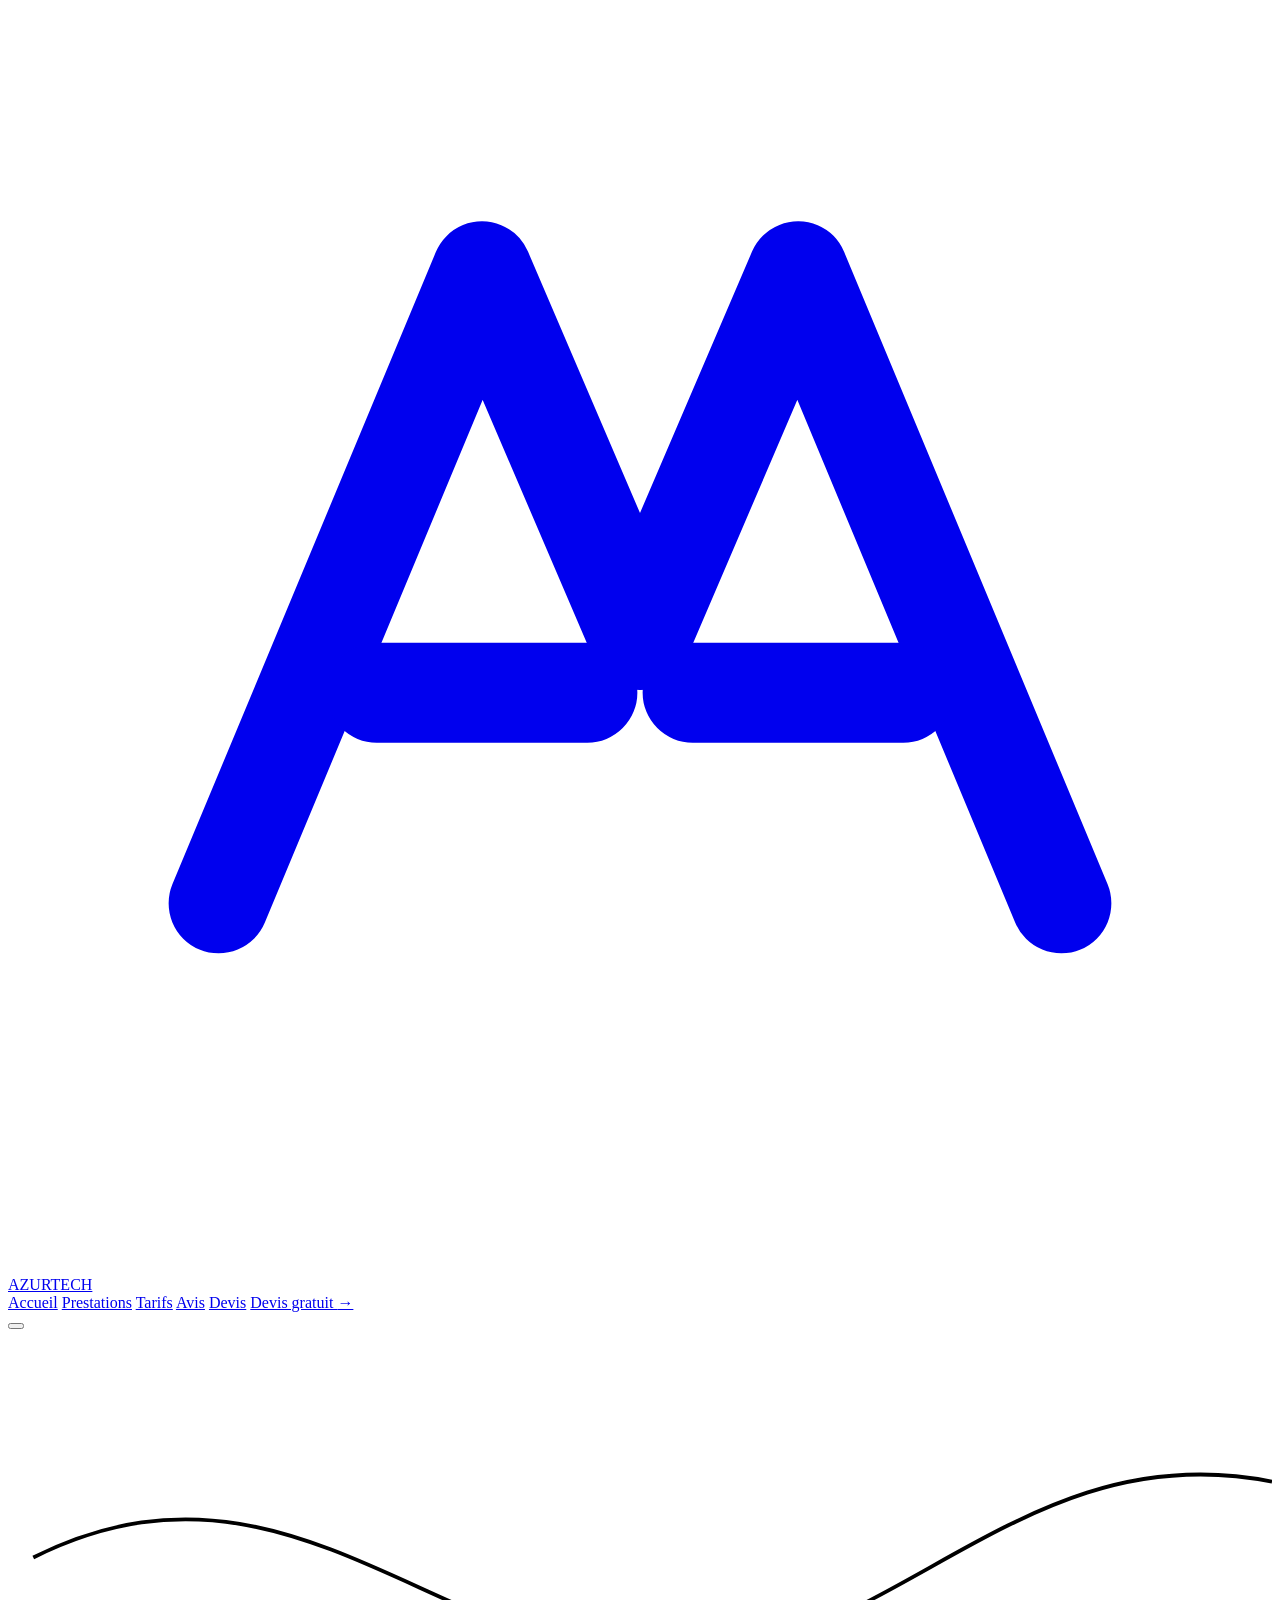
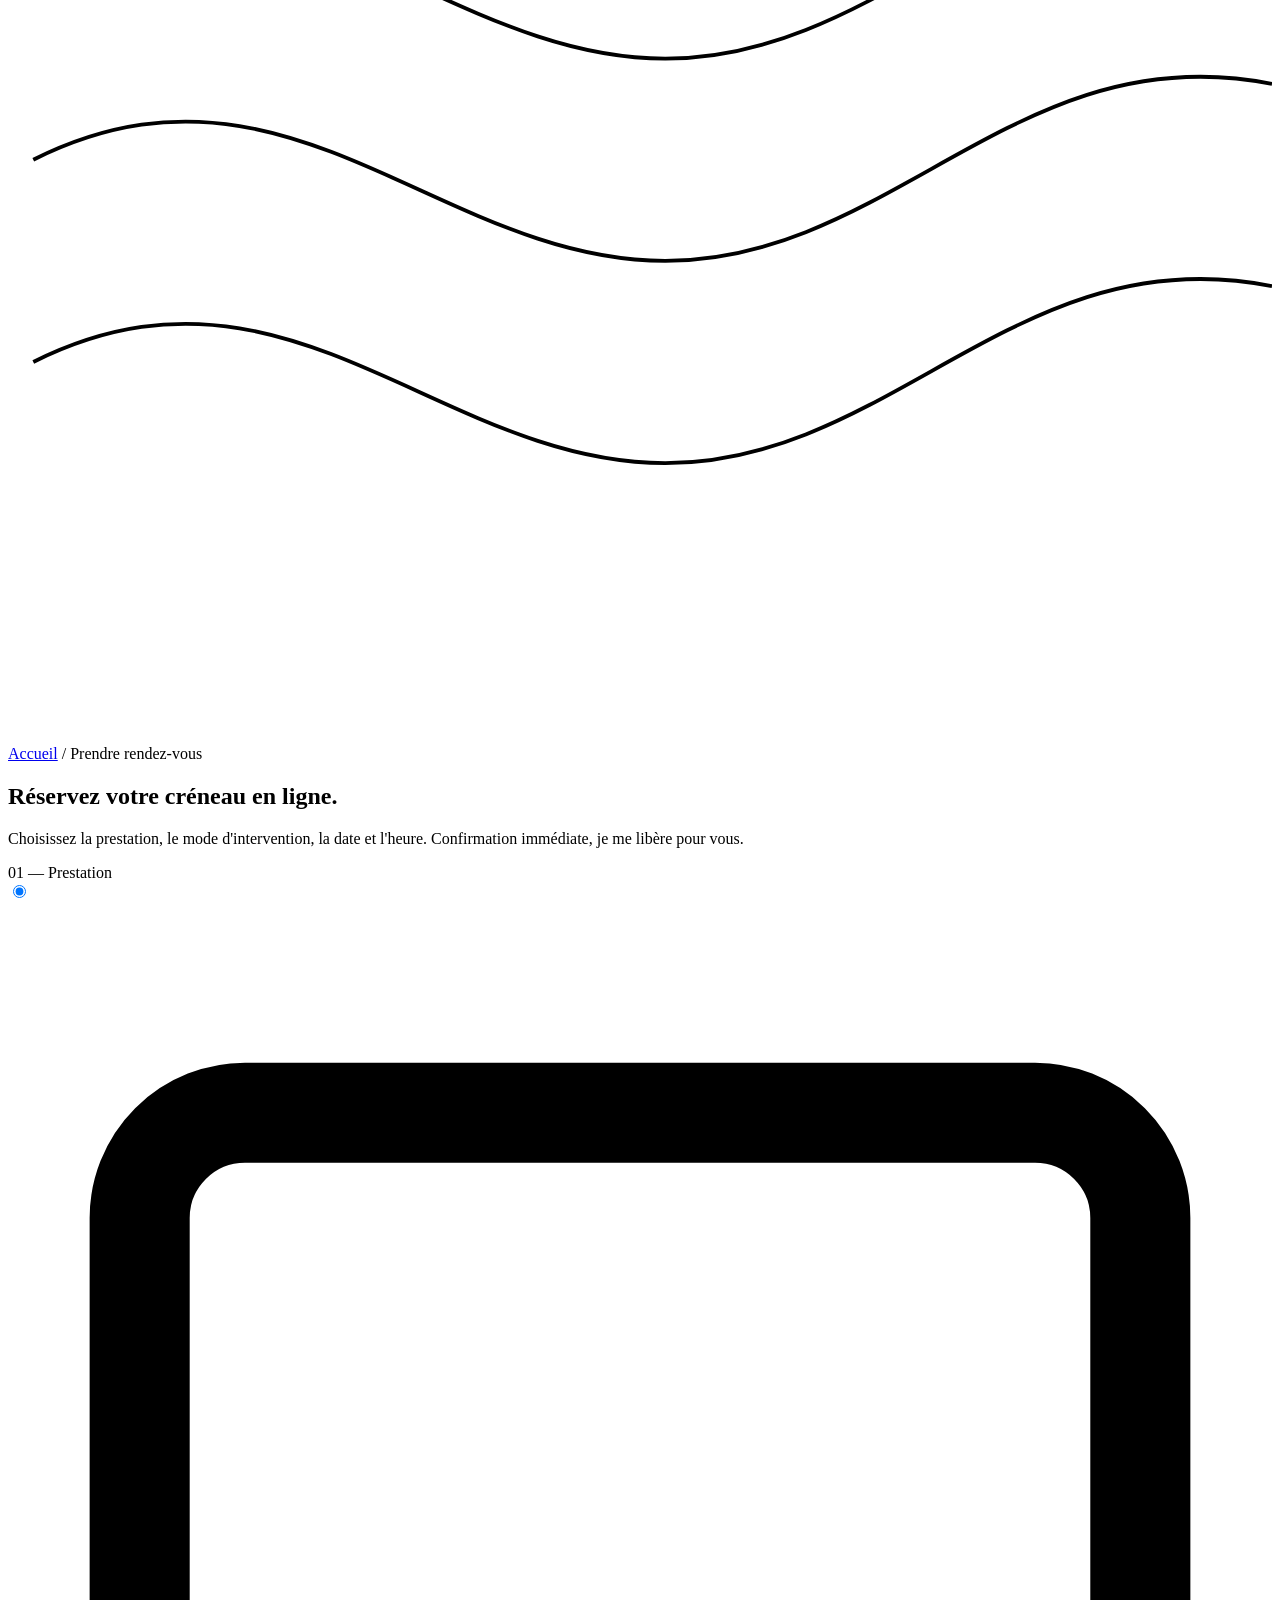
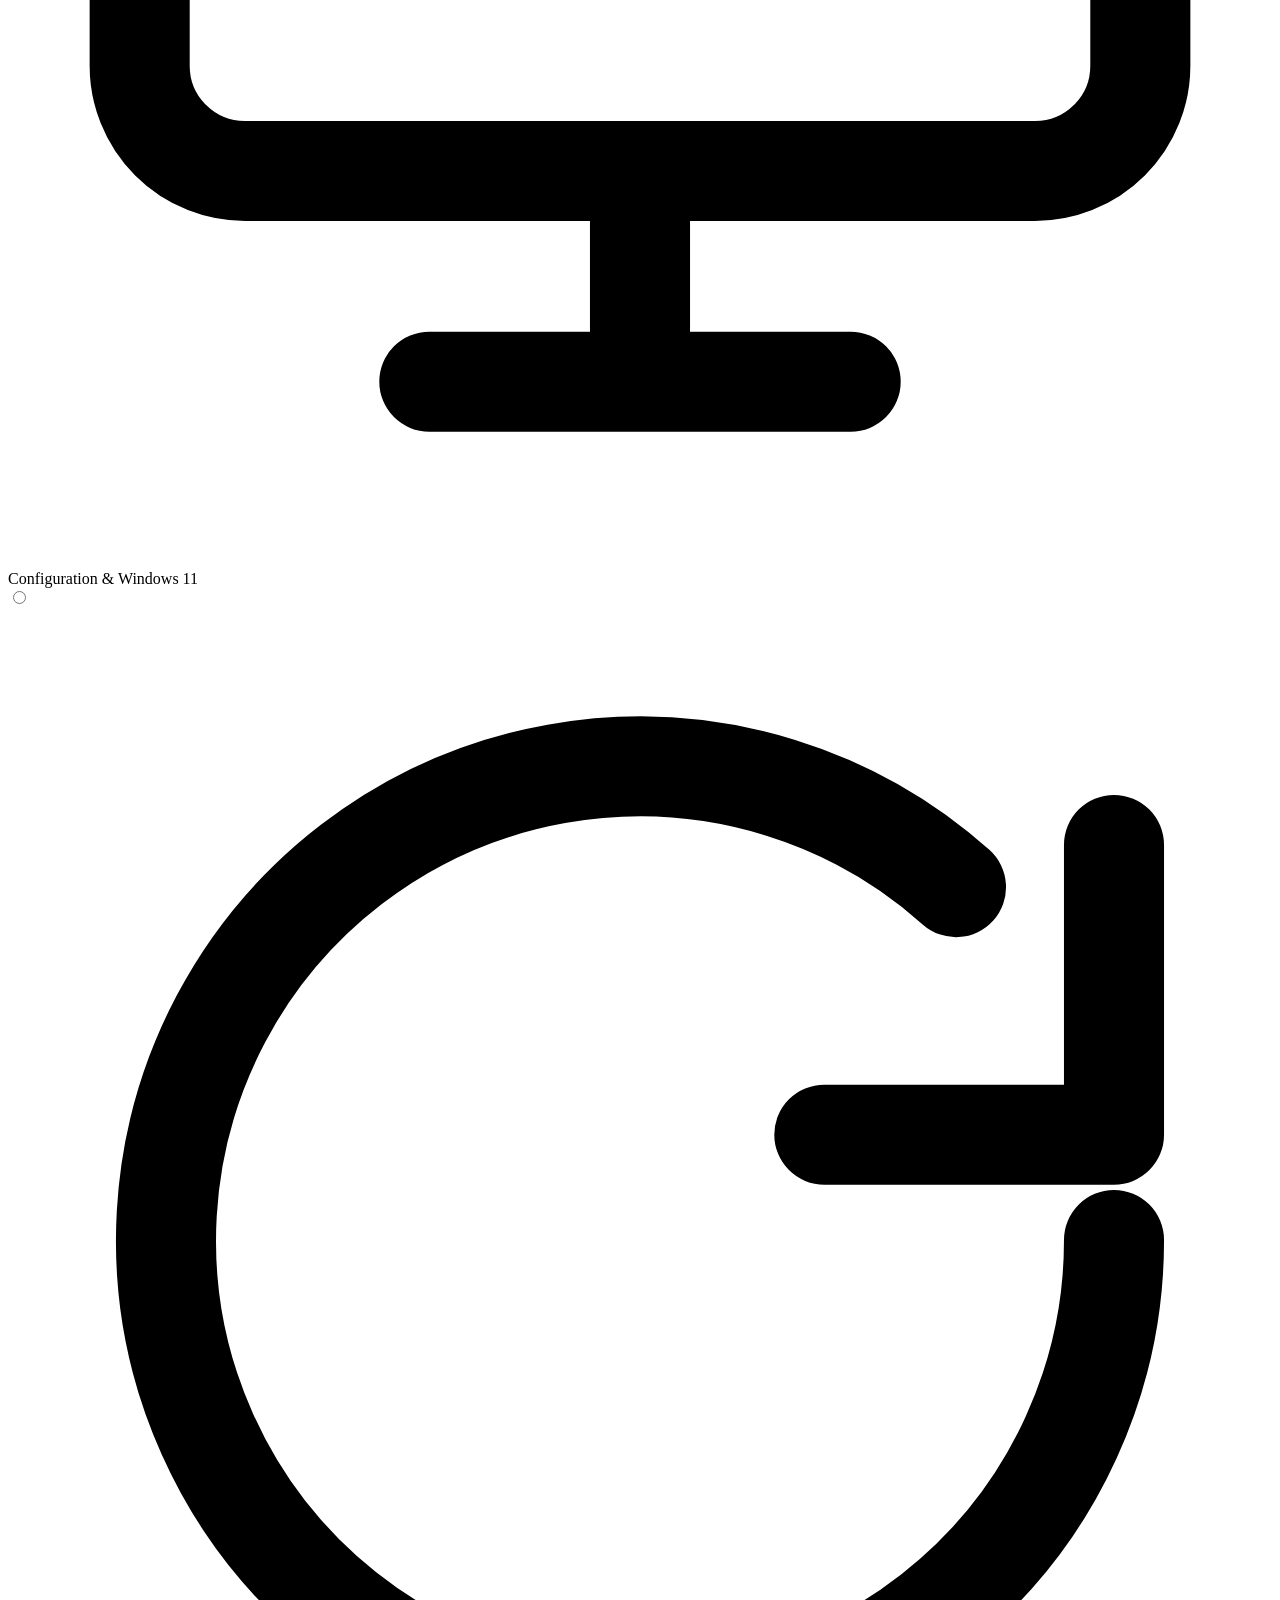
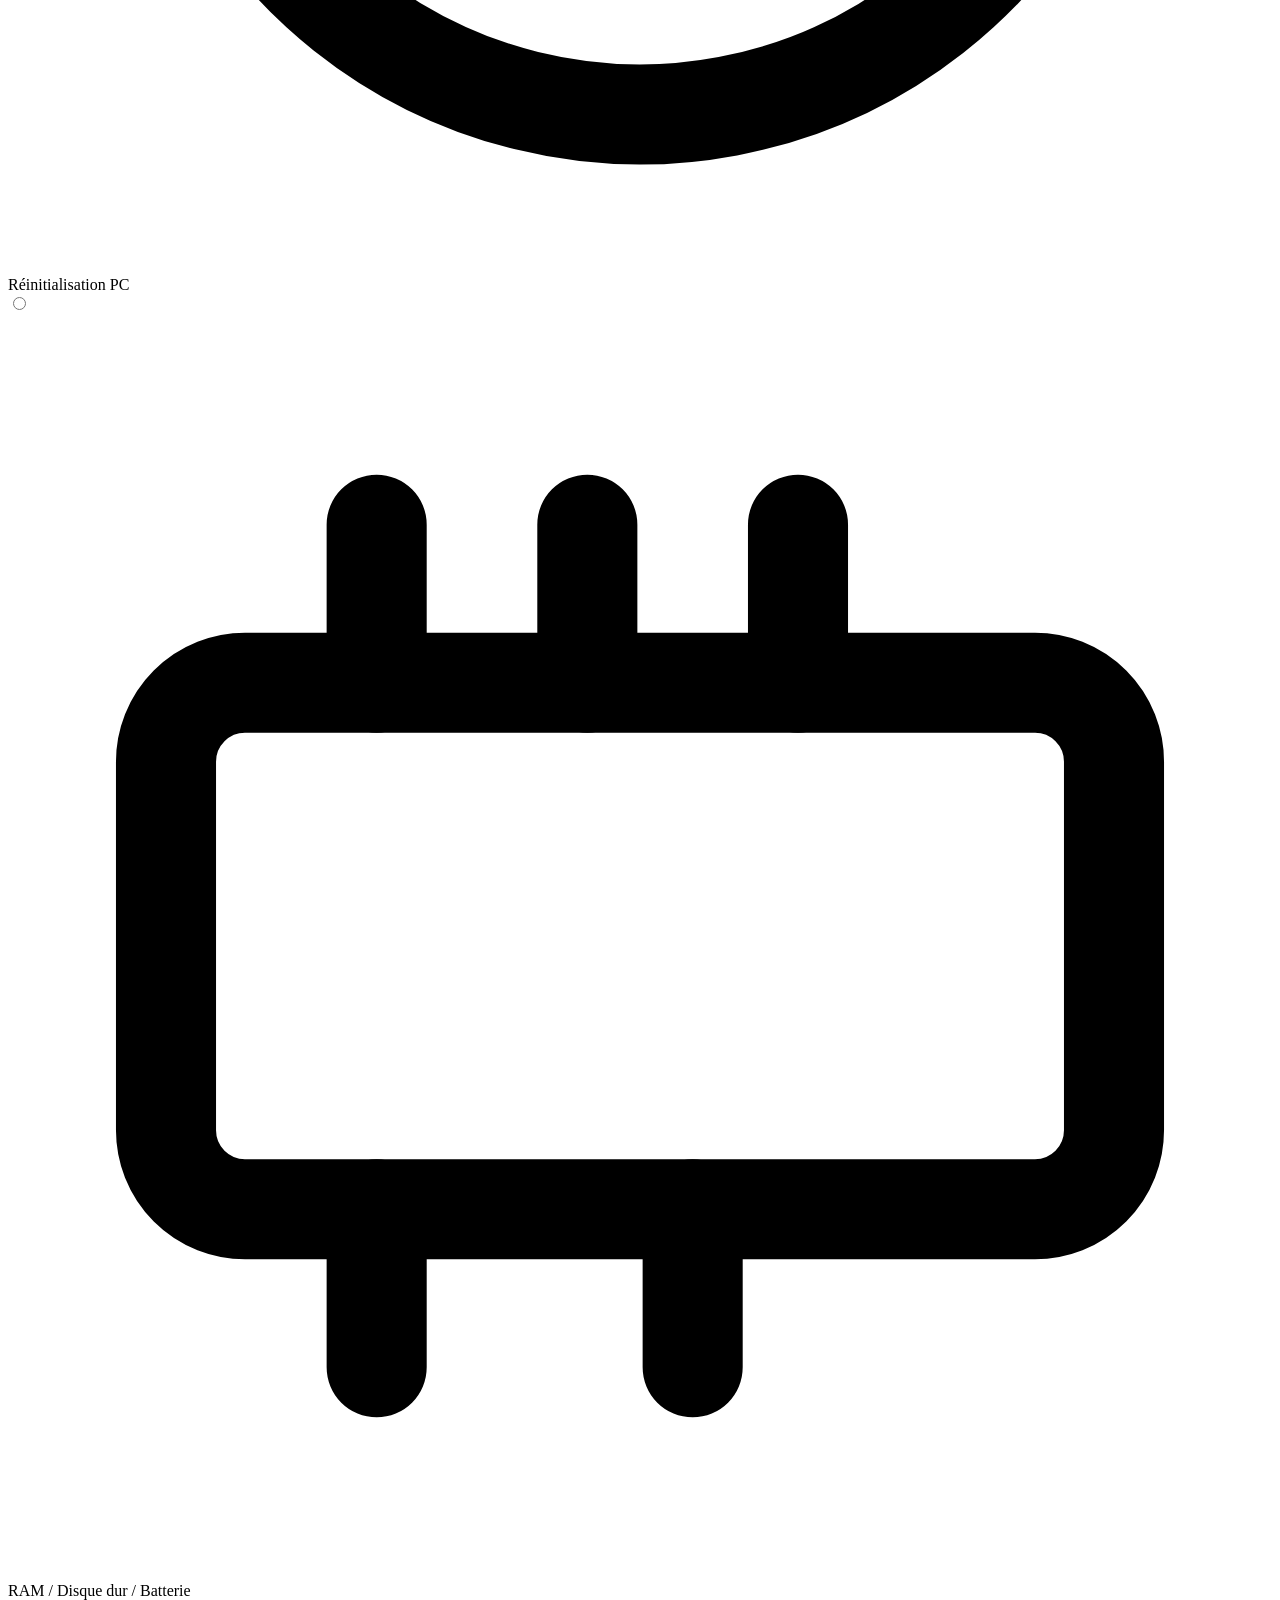
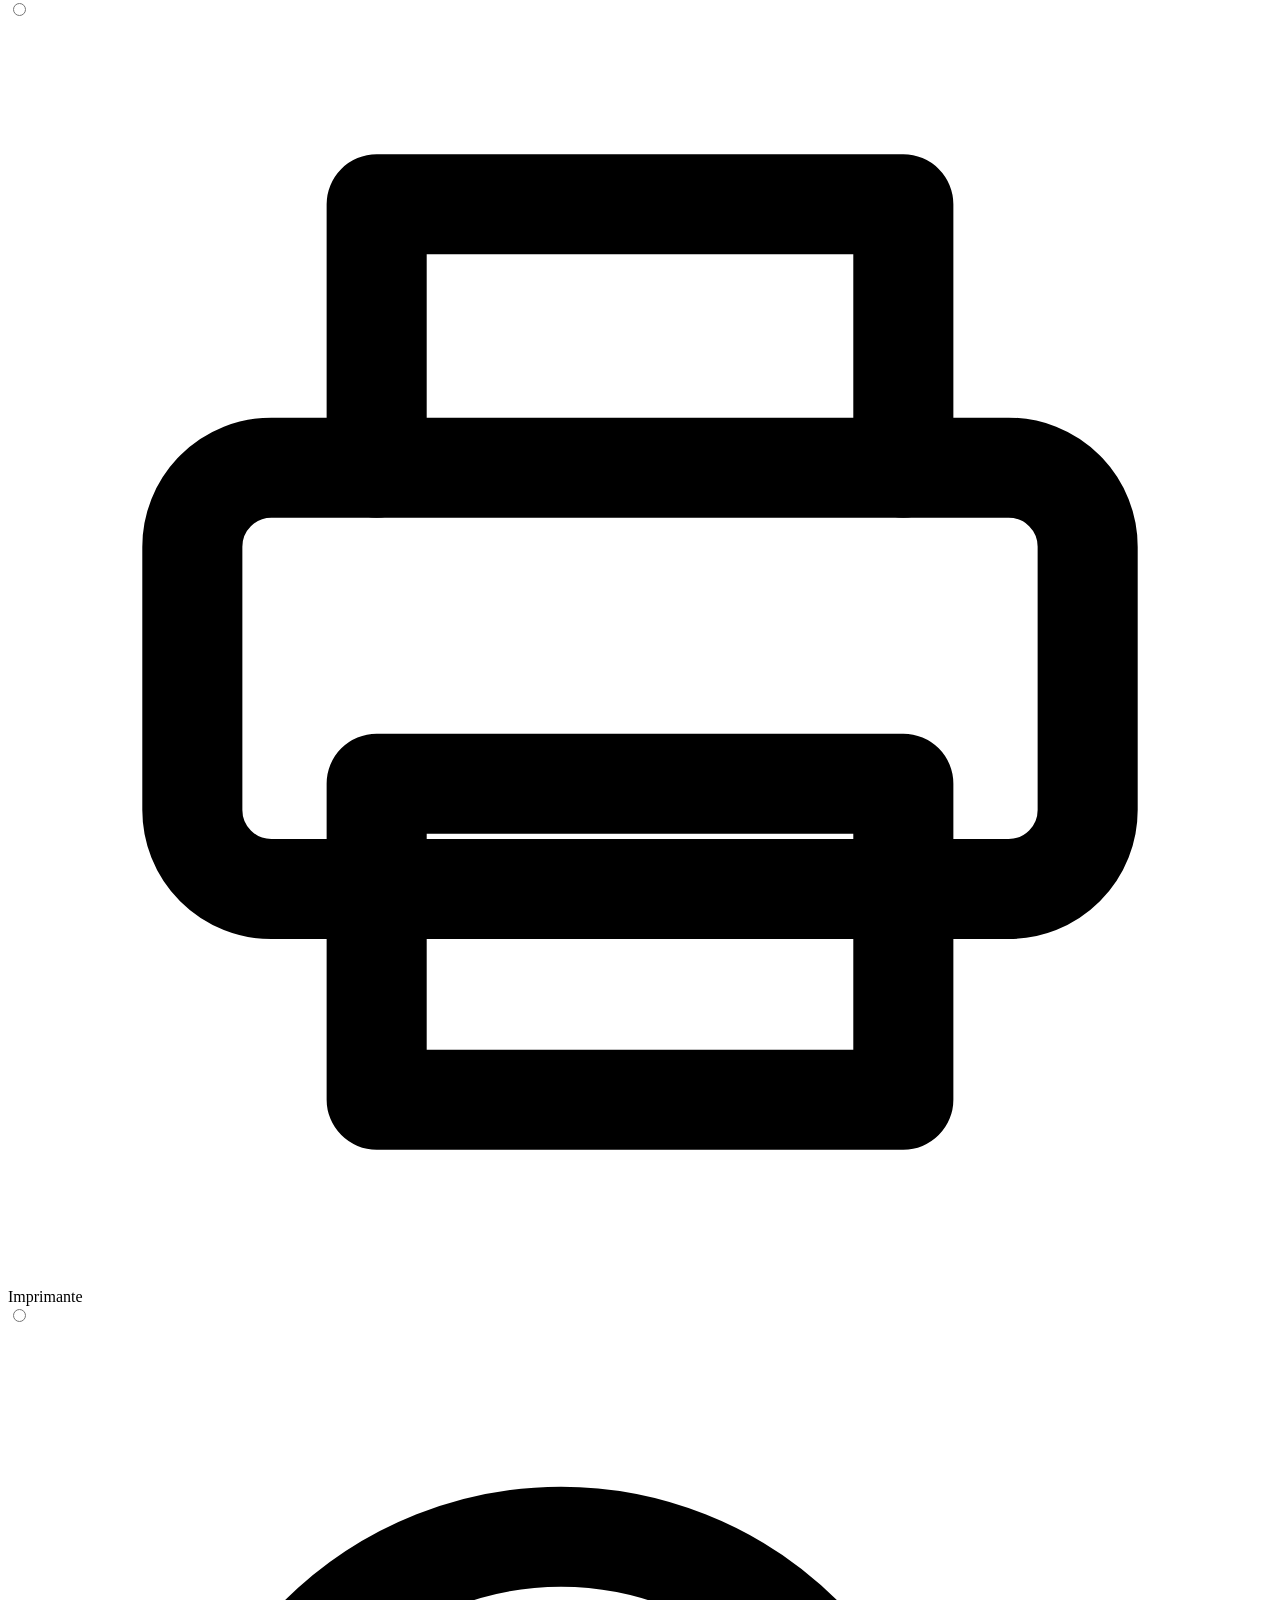
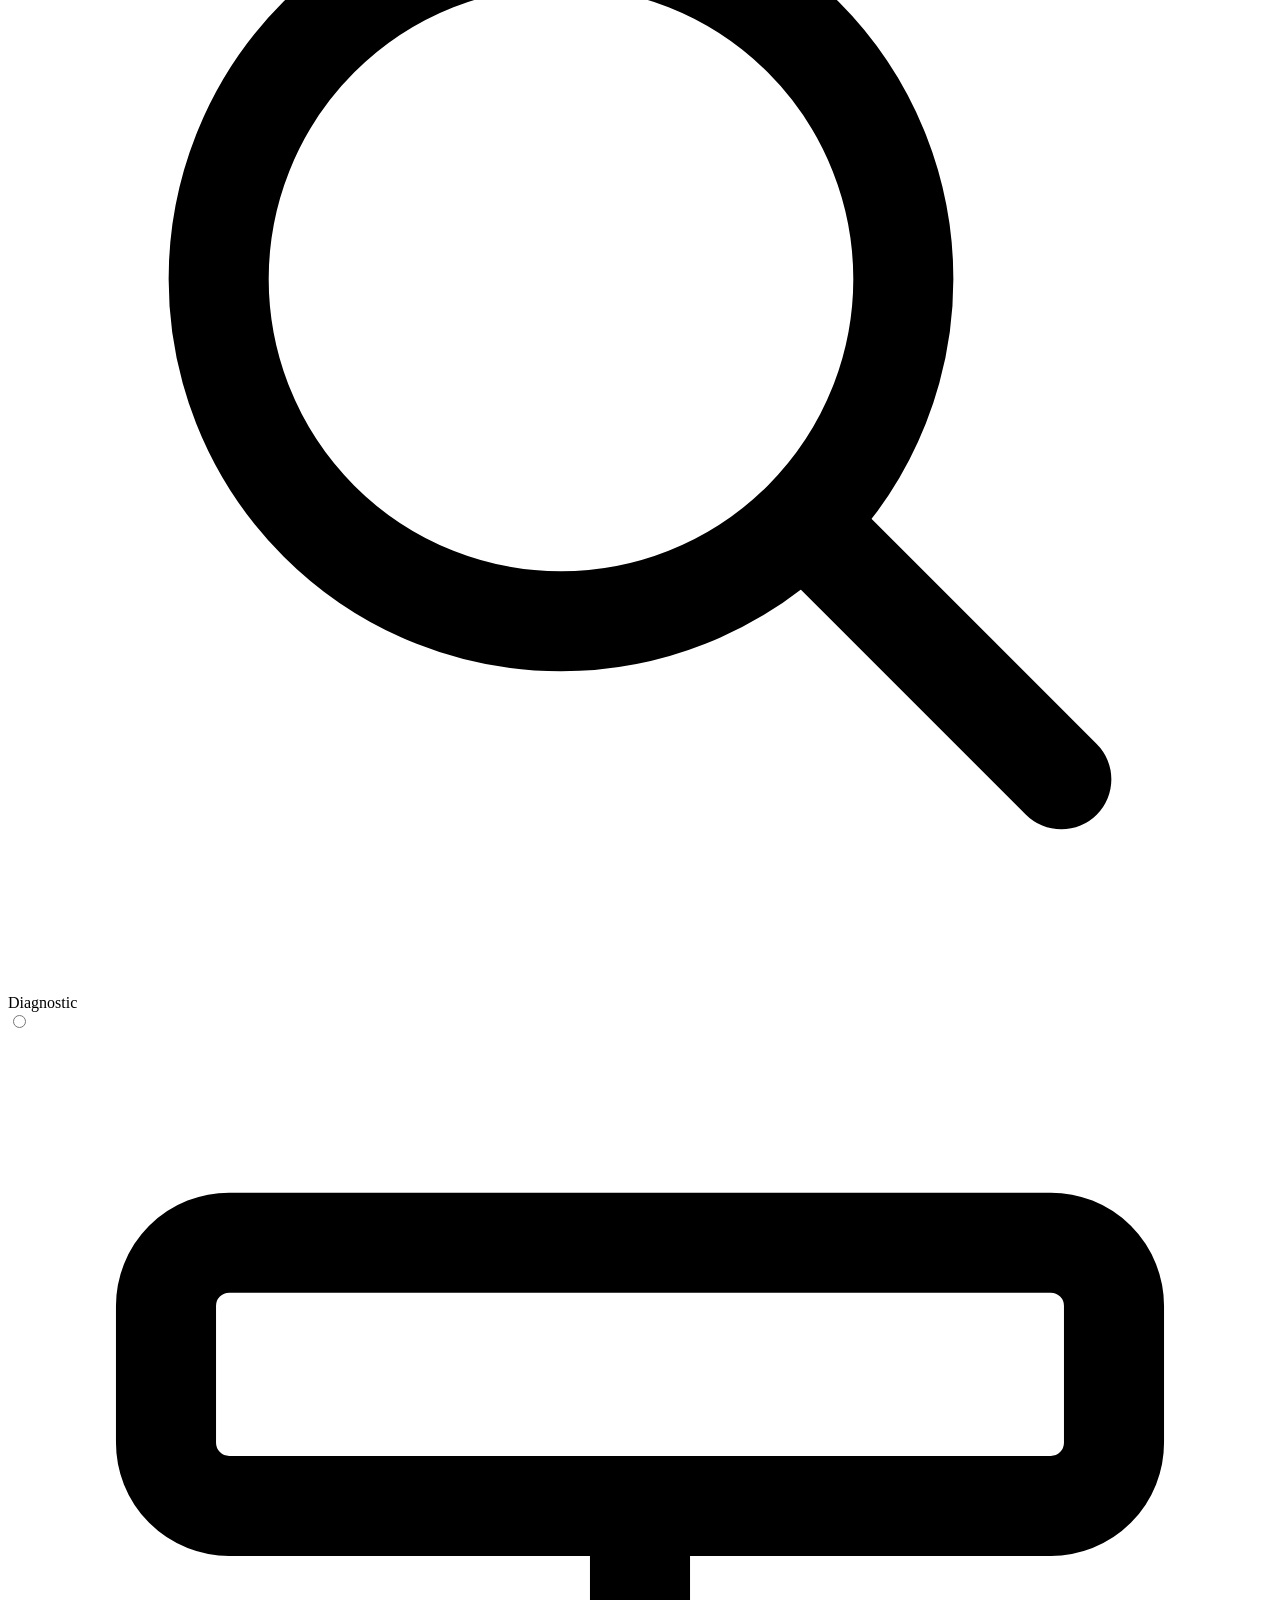
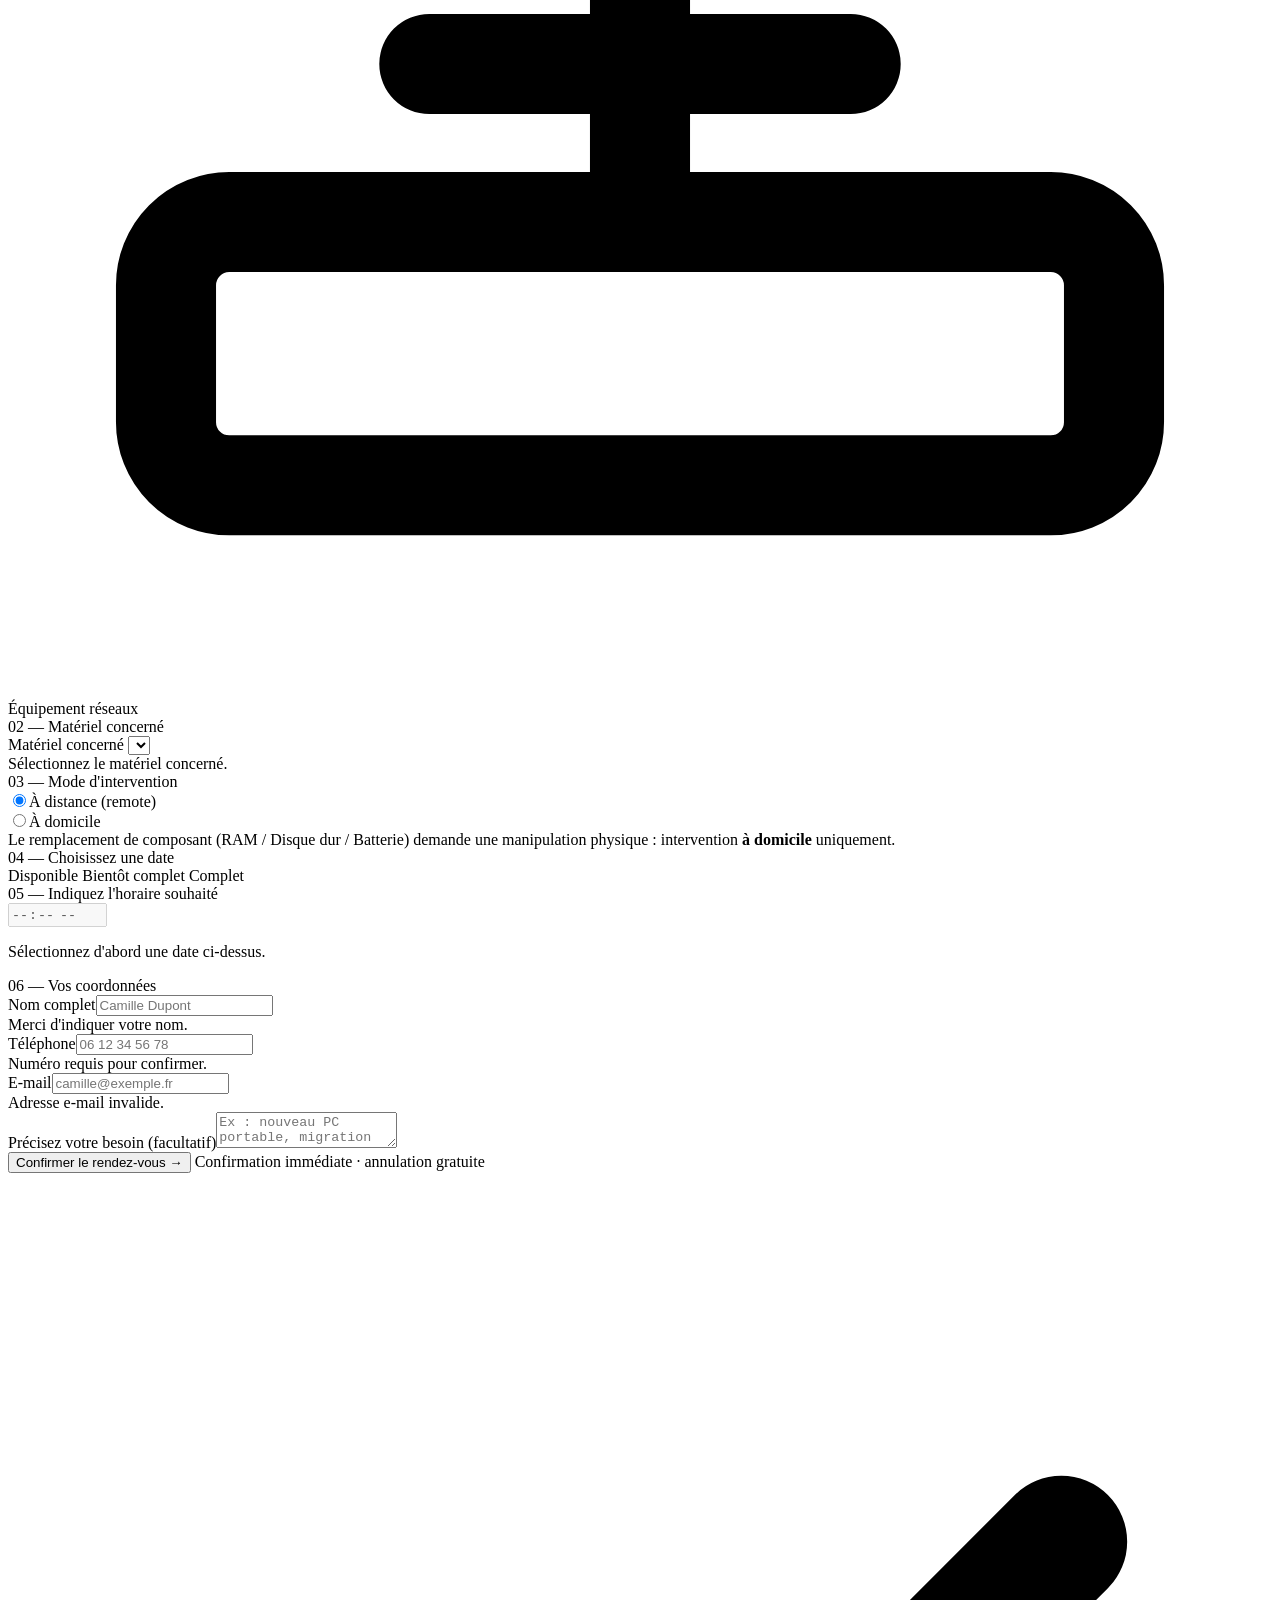
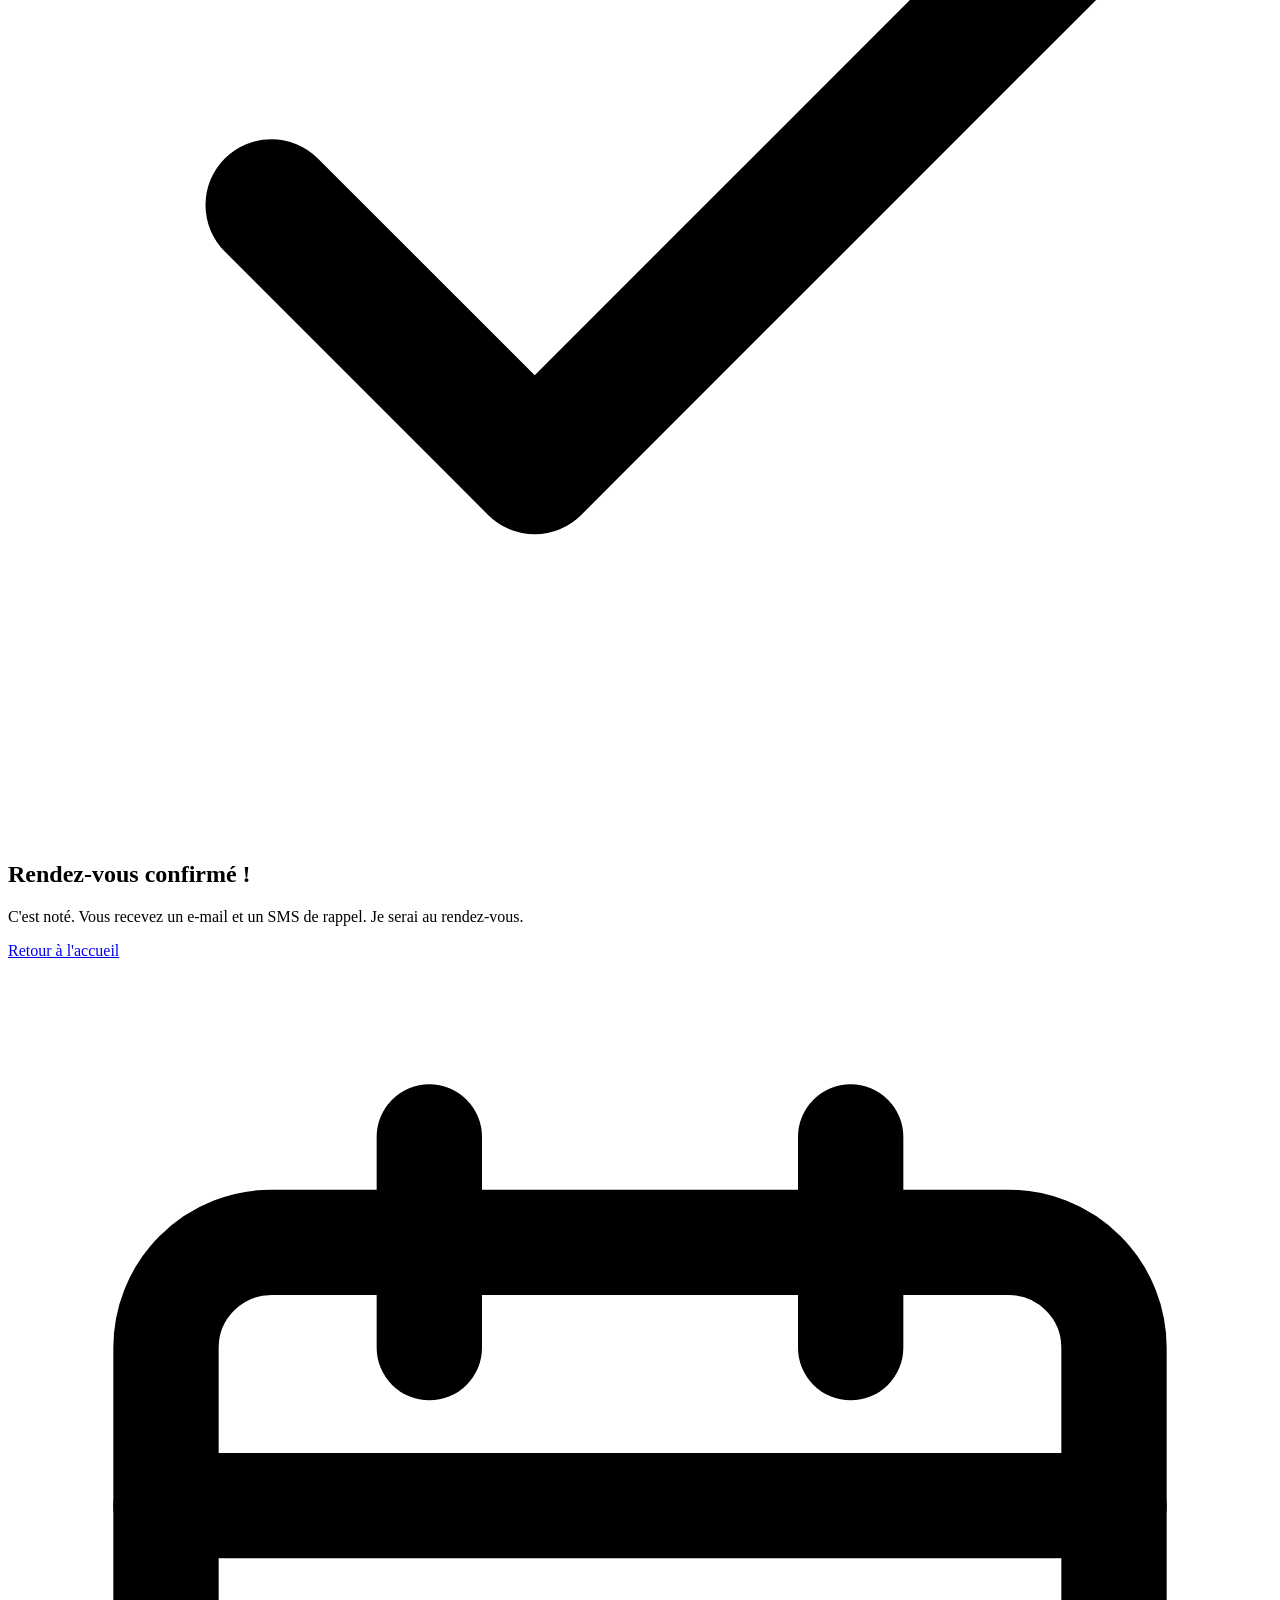
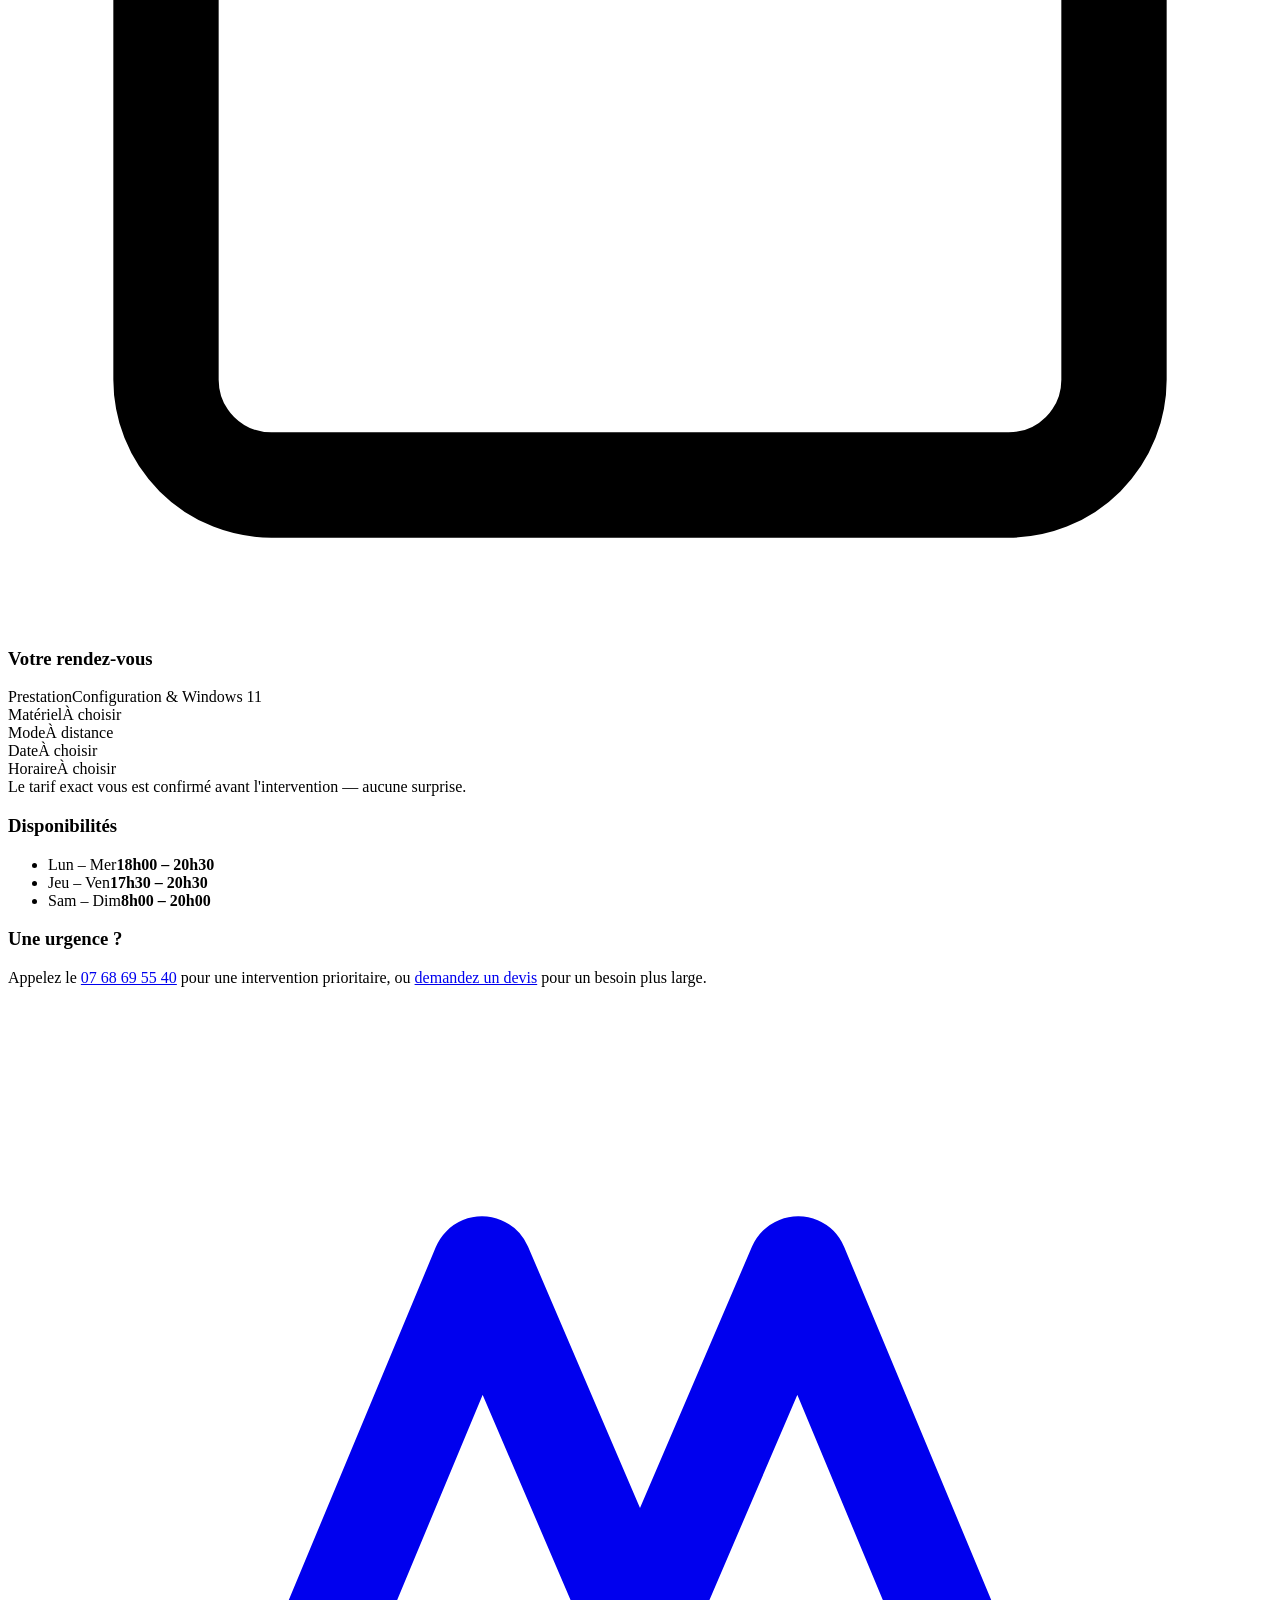
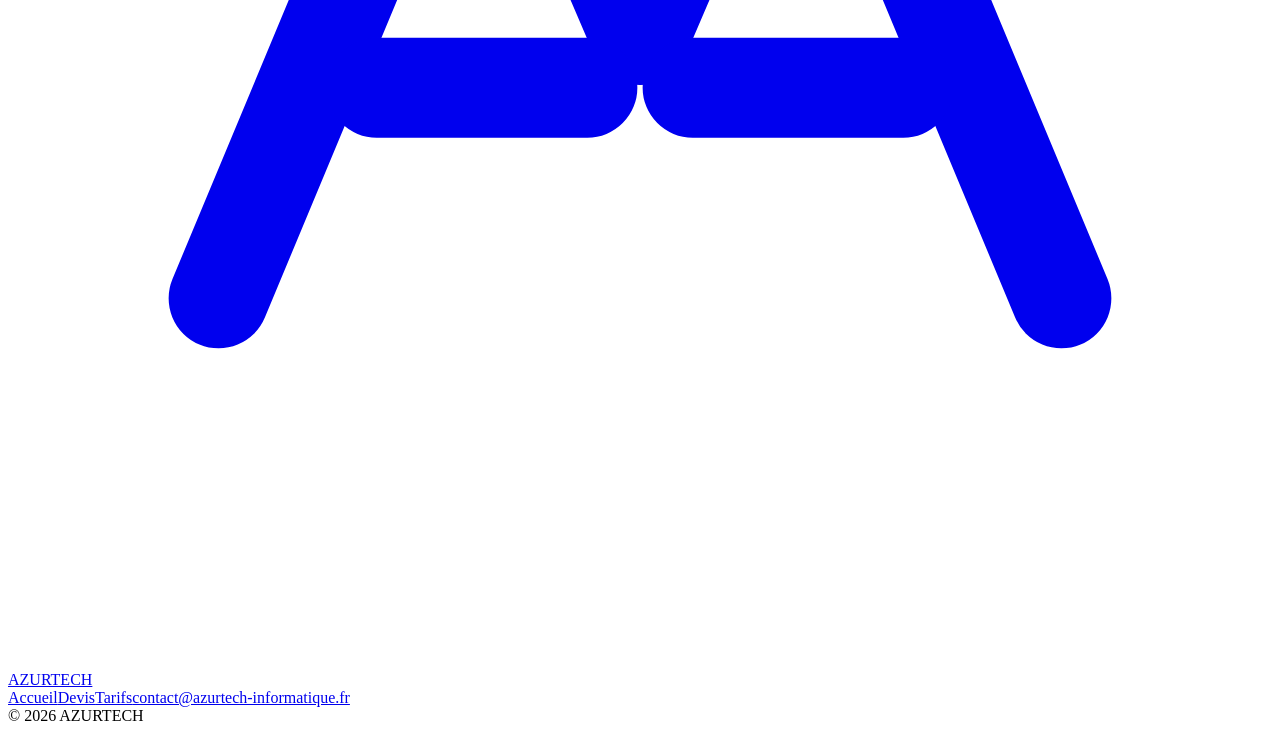
==== reservation.html @ 7713f226 "Add files via upload" ====
<!DOCTYPE html>
<html lang="fr">
<head>
<meta charset="UTF-8">
<meta name="viewport" content="width=device-width, initial-scale=1.0">
<!-- Sécurité : politique de sécurité du contenu (CSP) + referrer -->
<meta http-equiv="Content-Security-Policy" content="default-src 'self'; base-uri 'self'; object-src 'none'; script-src 'self'; style-src 'self' 'unsafe-inline' https://fonts.googleapis.com; font-src 'self' https://fonts.gstatic.com; upgrade-insecure-requests; img-src 'self' data:; connect-src 'self'; frame-src 'self'; form-action 'self'">
<meta name="referrer" content="strict-origin-when-cross-origin">
<title>Prendre RDV — AZURTECH</title>
<meta name="description" content="Réservez votre créneau avec AZURTECH, technicien informatique sur la Côte d'Azur. Intervention à distance ou à domicile.">
<link rel="preconnect" href="https://fonts.googleapis.com">
<link rel="preconnect" href="https://fonts.gstatic.com" crossorigin>
<link href="https://fonts.googleapis.com/css2?family=Bricolage+Grotesque:opsz,wght@12..96,400..800&family=IBM+Plex+Mono:wght@400;500;600&family=Inter:wght@400;500;600&display=swap" rel="stylesheet">
  <link rel="stylesheet" href="css/reservation.css">
</head>
<body>

<header class="nav">
  <div class="wrap nav-in">
    <a href="index.html" class="logo">
      <span class="mark"><svg viewBox="0 0 24 24" fill="none" stroke="currentColor" stroke-width="1.9" stroke-linecap="round" stroke-linejoin="round"><path d="M4 17 9 5l3 7 3-7 5 12"/><path d="M7 13h4M13 13h4"/></svg></span>
      <span class="name">AZURTECH</span>
    </a>
    <nav class="nav-links" id="menu">
      <a class="link" href="index.html">Accueil</a>
      <a class="link" href="index.html#prestations">Prestations</a>
      <a class="link" href="index.html#tarifs">Tarifs</a>
      <a class="link" href="index.html#avis">Avis</a>
      <a class="link" href="devis.html">Devis</a>
      <a class="btn btn-primary" href="devis.html">Devis gratuit <span class="arrow">→</span></a>
    </nav>
    <button class="menu-btn" id="menuBtn" aria-label="Ouvrir le menu"><span></span><span></span><span></span></button>
  </div>
</header>

<section class="phead">
  <span class="blob pb1"></span><span class="blob pb2"></span>
  <svg class="contour" viewBox="0 0 500 400" fill="none" stroke="currentColor" stroke-width="1.5" aria-hidden="true"><path d="M500 60C400 40 350 130 260 130S110 40 10 90"/><path d="M500 140C400 120 350 210 260 210S110 120 10 170"/><path d="M500 220C400 200 350 290 260 290S110 200 10 250"/></svg>
  <div class="wrap">
    <div class="crumb"><a href="index.html">Accueil</a> / Prendre rendez-vous</div>
    <h1>Réservez votre créneau en ligne.</h1>
    <p>Choisissez la prestation, le mode d'intervention, la date et l'heure. Confirmation immédiate, je me libère pour vous.</p>
  </div>
</section>

<div class="wrap">
  <div class="split">
    <div class="panel">
      <form id="rdvForm" novalidate>
        <div aria-hidden="true" style="position:absolute;left:-9999px;top:-9999px;width:1px;height:1px;overflow:hidden"><label>Laissez ce champ vide<input type="text" name="website" id="hp" tabindex="-1" autocomplete="off"></label></div>
        <span class="step-tag">01 — Prestation</span>
        <div class="chips">
          <div class="chip"><input type="radio" name="svc" id="s1" value="Configuration de PC & Migration Windows 11" checked>
            <label for="s1"><span class="ico"><svg viewBox="0 0 24 24" fill="none" stroke="currentColor" stroke-width="1.9" stroke-linecap="round" stroke-linejoin="round"><rect x="2.5" y="4" width="19" height="12.5" rx="2"/><path d="M8 20.5h8M12 16.5v4"/></svg></span>Configuration & Windows 11</label></div>
          <div class="chip"><input type="radio" name="svc" id="s2" value="Réinitialisation & Nettoyage PC">
            <label for="s2"><span class="ico"><svg viewBox="0 0 24 24" fill="none" stroke="currentColor" stroke-width="1.9" stroke-linecap="round" stroke-linejoin="round"><path d="M21 12a9 9 0 1 1-3-6.7"/><path d="M21 4.5V10h-5.5"/></svg></span>Réinitialisation PC</label></div>
          <div class="chip"><input type="radio" name="svc" id="s3" value="Remplacement RAM / Disque dur / Batterie">
            <label for="s3"><span class="ico"><svg viewBox="0 0 24 24" fill="none" stroke="currentColor" stroke-width="1.9" stroke-linecap="round" stroke-linejoin="round"><rect x="3" y="7" width="18" height="10" rx="1.5"/><path d="M7 7V4M11 7V4M15 7V4M7 17v3M13 17v3"/></svg></span>RAM / Disque dur / Batterie</label></div>
          <div class="chip"><input type="radio" name="svc" id="s4" value="Installation & Configuration Imprimante">
            <label for="s4"><span class="ico"><svg viewBox="0 0 24 24" fill="none" stroke="currentColor" stroke-width="1.9" stroke-linecap="round" stroke-linejoin="round"><path d="M7 8.5V3.5h10v5"/><rect x="3.5" y="8.5" width="17" height="8" rx="1.5"/><path d="M7 14.5h10v6H7z"/></svg></span>Imprimante</label></div>
          <div class="chip"><input type="radio" name="svc" id="s5" value="Diagnostic Informatique">
            <label for="s5"><span class="ico"><svg viewBox="0 0 24 24" fill="none" stroke="currentColor" stroke-width="1.9" stroke-linecap="round" stroke-linejoin="round"><circle cx="10.5" cy="10.5" r="6.5"/><path d="m20 20-4.5-4.5"/></svg></span>Diagnostic</label></div>
          <div class="chip"><input type="radio" name="svc" id="s6" value="Configuration équipement réseaux">
            <label for="s6"><span class="ico"><svg viewBox="0 0 24 24" fill="none" stroke="currentColor" stroke-width="1.9" stroke-linecap="round" stroke-linejoin="round"><rect x="3" y="4" width="18" height="5" rx="1.2"/><rect x="3" y="15" width="18" height="5" rx="1.2"/><path d="M12 9v6M8 12h8"/></svg></span>Équipement réseaux</label></div>
        </div>

        <span class="step-tag">02 — Matériel concerné</span>
        <div class="field">
          <label class="lbl" for="materiel" id="materielLbl">Matériel concerné</label>
          <select id="materiel"></select>
          <div class="errmsg" id="materielErr">Sélectionnez le matériel concerné.</div>
        </div>
        <div class="field" id="modeleField" style="display:none">
          <label class="lbl" for="modele">Modèle de l'imprimante</label><input type="text" id="modele" placeholder="Ex. DeskJet 2720e, PIXMA TS3450, EcoTank ET-2850…"><div class="errmsg" id="modeleErr">Indiquez le modèle de l'imprimante.</div>
        </div>

        <span class="step-tag">03 — Mode d'intervention</span>
        <div class="mode">
          <div class="chip"><input type="radio" name="mode" id="m1" value="À distance" checked><label for="m1">À distance (remote)</label></div>
          <div class="chip"><input type="radio" name="mode" id="m2" value="À domicile"><label for="m2">À domicile</label></div>
        </div>
        <div class="mode-note" id="modeNote">Le remplacement de composant (RAM / Disque dur / Batterie) demande une manipulation physique : intervention <b>à domicile</b> uniquement.</div>

        <span class="step-tag">04 — Choisissez une date</span>
        <div class="dates" id="dates"></div>
        <div class="legend">
          <span><i class="lg-g"></i> Disponible</span>
          <span><i class="lg-o"></i> Bientôt complet</span>
          <span><i class="lg-r"></i> Complet</span>
        </div>

        <span class="step-tag">05 — Indiquez l'horaire souhaité</span>
        <div class="time-wrap"><input type="time" id="heure" step="900" disabled></div>
        <p class="slot-note" id="slotNote">Sélectionnez d'abord une date ci-dessus.</p>
        <div class="conflict-note" id="conflictNote"></div>

        <span class="step-tag">06 — Vos coordonnées</span>
        <div class="field row">
          <div><label class="lbl" for="nom">Nom complet</label><input type="text" id="nom" placeholder="Camille Dupont"><div class="errmsg" id="nomErr">Merci d'indiquer votre nom.</div></div>
          <div><label class="lbl" for="tel">Téléphone</label><input type="tel" id="tel" placeholder="06 12 34 56 78"><div class="errmsg" id="telErr">Numéro requis pour confirmer.</div></div>
        </div>
        <div class="field"><label class="lbl" for="email">E-mail</label><input type="email" id="email" placeholder="camille@exemple.fr"><div class="errmsg" id="emailErr">Adresse e-mail invalide.</div></div>
        <div class="field" id="villeField" style="display:none">
          <label class="lbl" for="ville">Ville d'intervention</label><input type="text" id="ville" placeholder="Nice, Cannes, Antibes…"><div class="errmsg" id="villeErr">Indiquez la ville d'intervention.</div>
        </div>
        <div class="field" id="adrField" style="display:none">
          <label class="lbl" for="adr">Adresse complète <span class="opt">(facultatif)</span></label><input type="text" id="adr" placeholder="12 rue de la Mer, Nice">
        </div>
        <div class="field"><label class="lbl" for="msg">Précisez votre besoin <span class="opt">(facultatif)</span></label><textarea id="msg" placeholder="Ex : nouveau PC portable, migration des données depuis l'ancien…"></textarea></div>

        <div class="submit-row">
          <button type="submit" class="btn btn-primary full">Confirmer le rendez-vous <span class="arrow">→</span></button>
          <span class="note">Confirmation immédiate · annulation gratuite</span>
        </div>
      </form>

      <div class="success" id="success">
        <div class="check"><svg viewBox="0 0 24 24" fill="none" stroke="currentColor" stroke-width="2.5" stroke-linecap="round" stroke-linejoin="round"><path d="m5 12 5 5L20 7"/></svg></div>
        <h2>Rendez-vous confirmé !</h2>
        <p>C'est noté. Vous recevez un e-mail et un SMS de rappel. Je serai au rendez-vous.</p>
        <div class="recap" id="recap"></div>
        <a class="btn btn-outline" href="index.html">Retour à l'accueil</a>
      </div>
    </div>

    <aside class="aside">
      <div class="summary">
        <h3><svg viewBox="0 0 24 24" fill="none" stroke="currentColor" stroke-width="2" stroke-linecap="round" stroke-linejoin="round"><rect x="3" y="5" width="18" height="16" rx="2"/><path d="M16 3v4M8 3v4M3 10h18"/></svg>Votre rendez-vous</h3>
        <div class="srow"><span class="k">Prestation</span><span class="v" id="sumSvc">Configuration & Windows 11</span></div>
        <div class="srow"><span class="k">Matériel</span><span class="v empty" id="sumMat">À choisir</span></div>
        <div class="srow"><span class="k">Mode</span><span class="v" id="sumMode">À distance</span></div>
        <div class="srow"><span class="k">Date</span><span class="v empty" id="sumDate">À choisir</span></div>
        <div class="srow"><span class="k">Horaire</span><span class="v empty" id="sumTime">À choisir</span></div>
        <div class="free">Le tarif exact vous est confirmé avant l'intervention — aucune surprise.</div>
      </div>
      <div class="acard">
        <h3>Disponibilités</h3>
        <ul class="avail">
          <li><span>Lun – Mer</span><b>18h00 – 20h30</b></li>
          <li><span>Jeu – Ven</span><b>17h30 – 20h30</b></li>
          <li><span>Sam – Dim</span><b>8h00 – 20h00</b></li>
        </ul>
      </div>
      <div class="acard">
        <h3>Une urgence ?</h3>
        <p>Appelez le <a href="tel:+33768695540">07 68 69 55 40</a> pour une intervention prioritaire, ou <a href="devis.html">demandez un devis</a> pour un besoin plus large.</p>
      </div>
    </aside>
  </div>
</div>

<footer>
  <div class="wrap foot-in">
    <a href="index.html" class="logo"><span class="mark" style="width:28px;height:28px"><svg viewBox="0 0 24 24" fill="none" stroke="currentColor" stroke-width="1.9" stroke-linecap="round" stroke-linejoin="round"><path d="M4 17 9 5l3 7 3-7 5 12"/><path d="M7 13h4M13 13h4"/></svg></span><span class="name">AZURTECH</span></a>
    <div class="foot-nav"><a href="index.html">Accueil</a><a href="devis.html">Devis</a><a href="index.html#tarifs">Tarifs</a><a href="mailto:contact@azurtech-informatique.fr">contact@azurtech-informatique.fr</a></div>
    <span class="mono">© 2026 AZURTECH</span>
  </div>
</footer>

  <script src="js/reservation.js"></script>
</body>
</html>
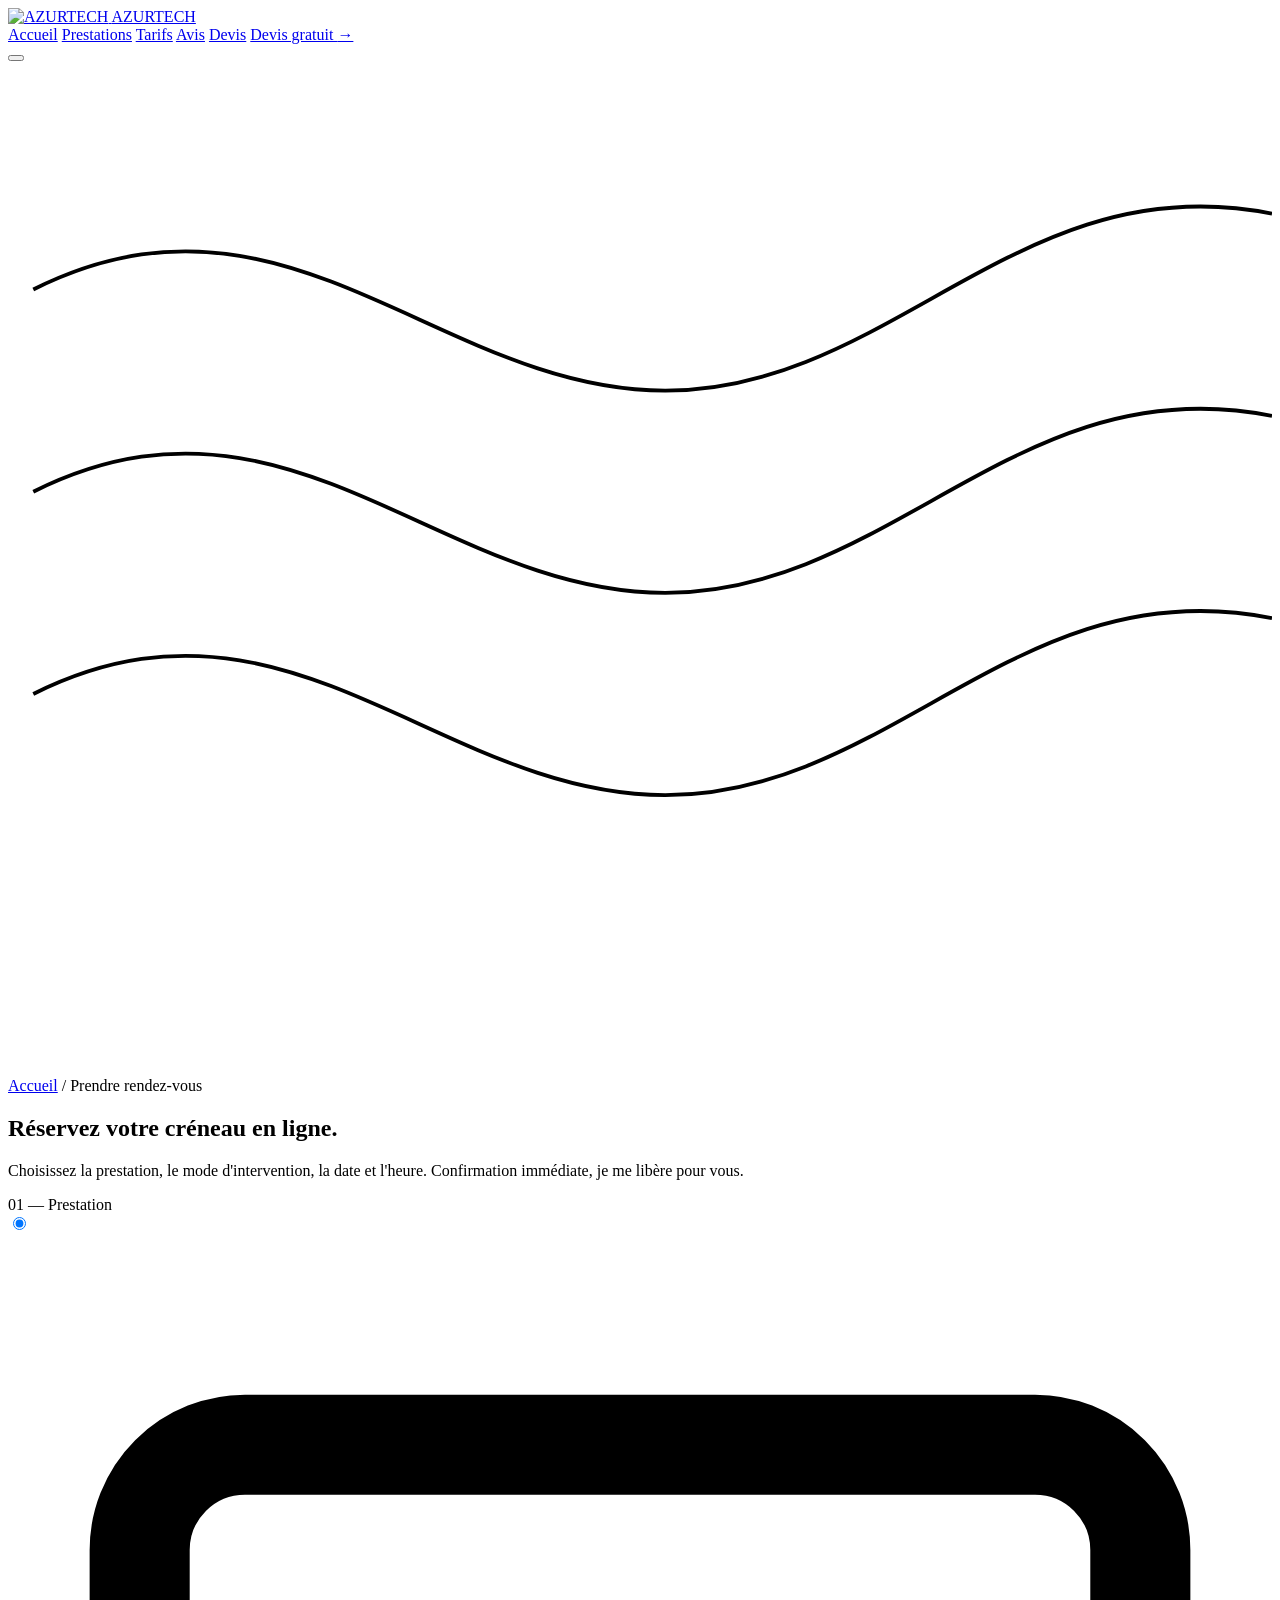
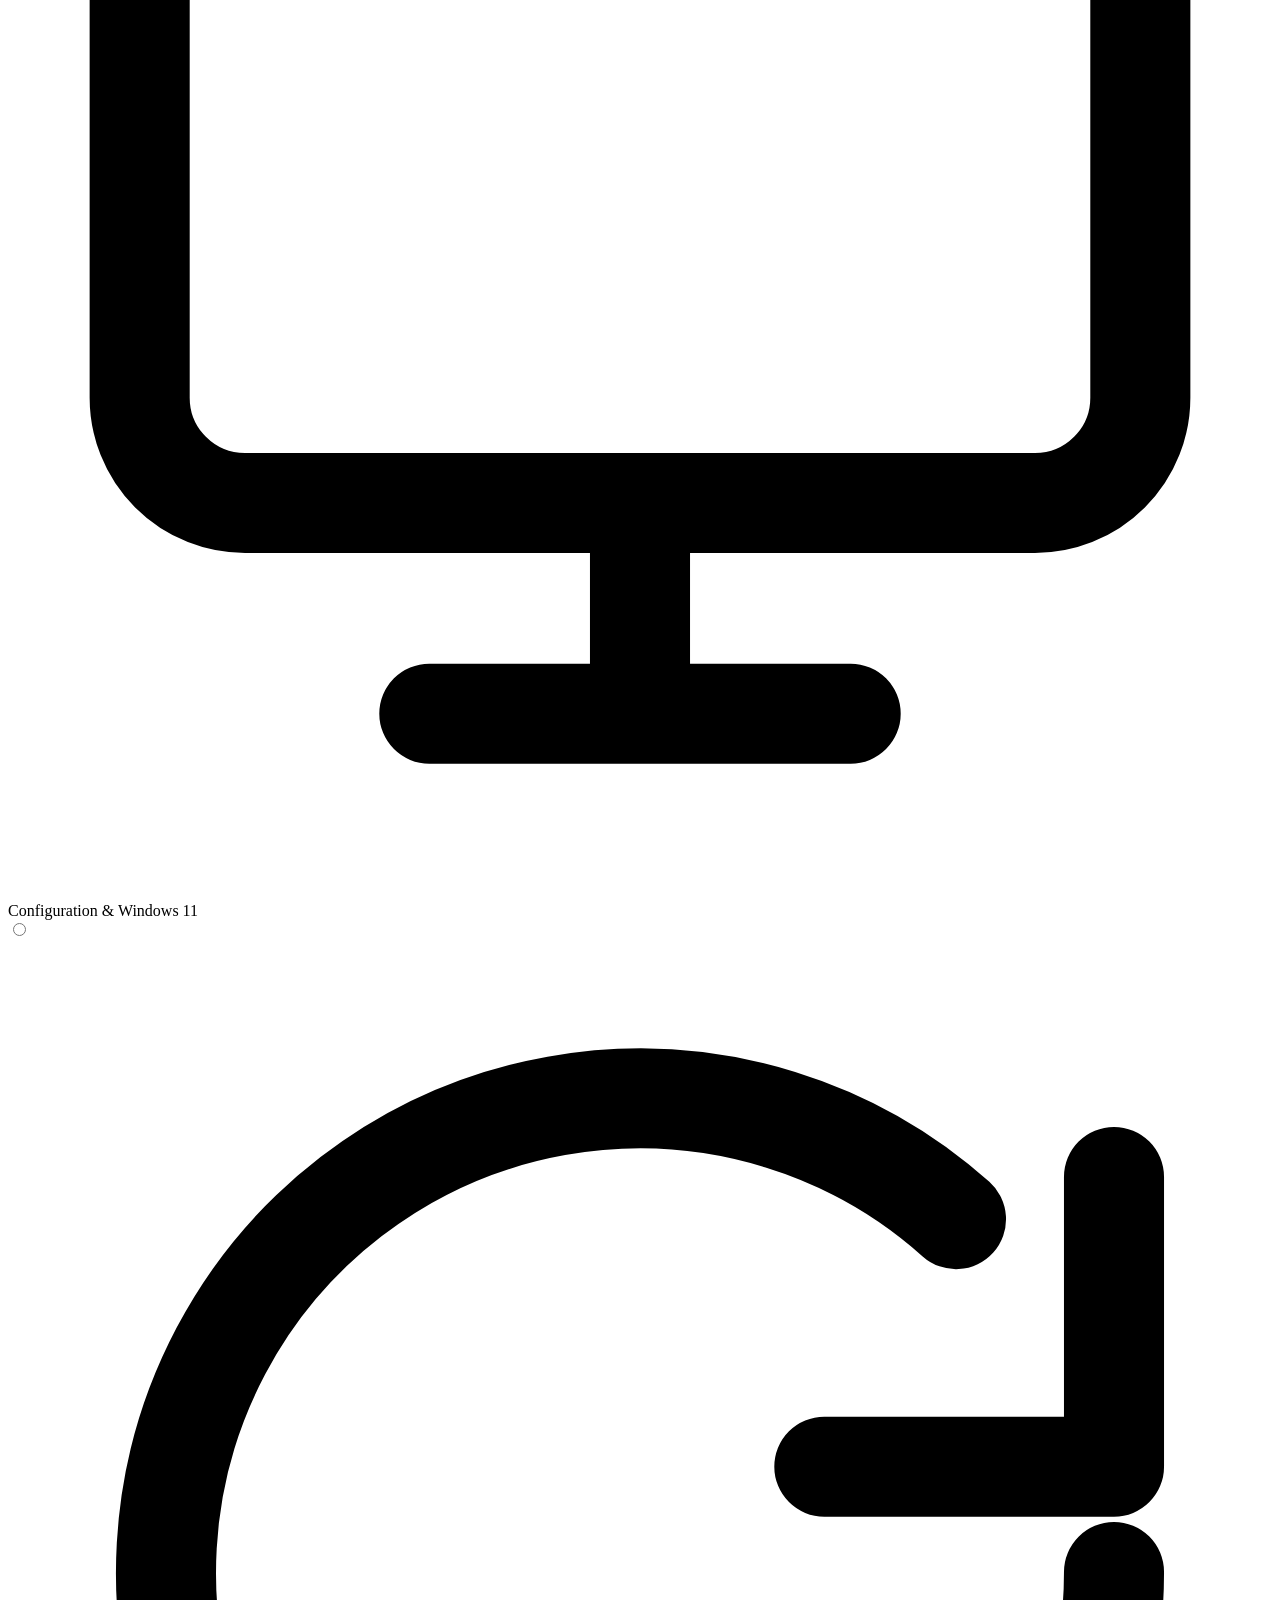
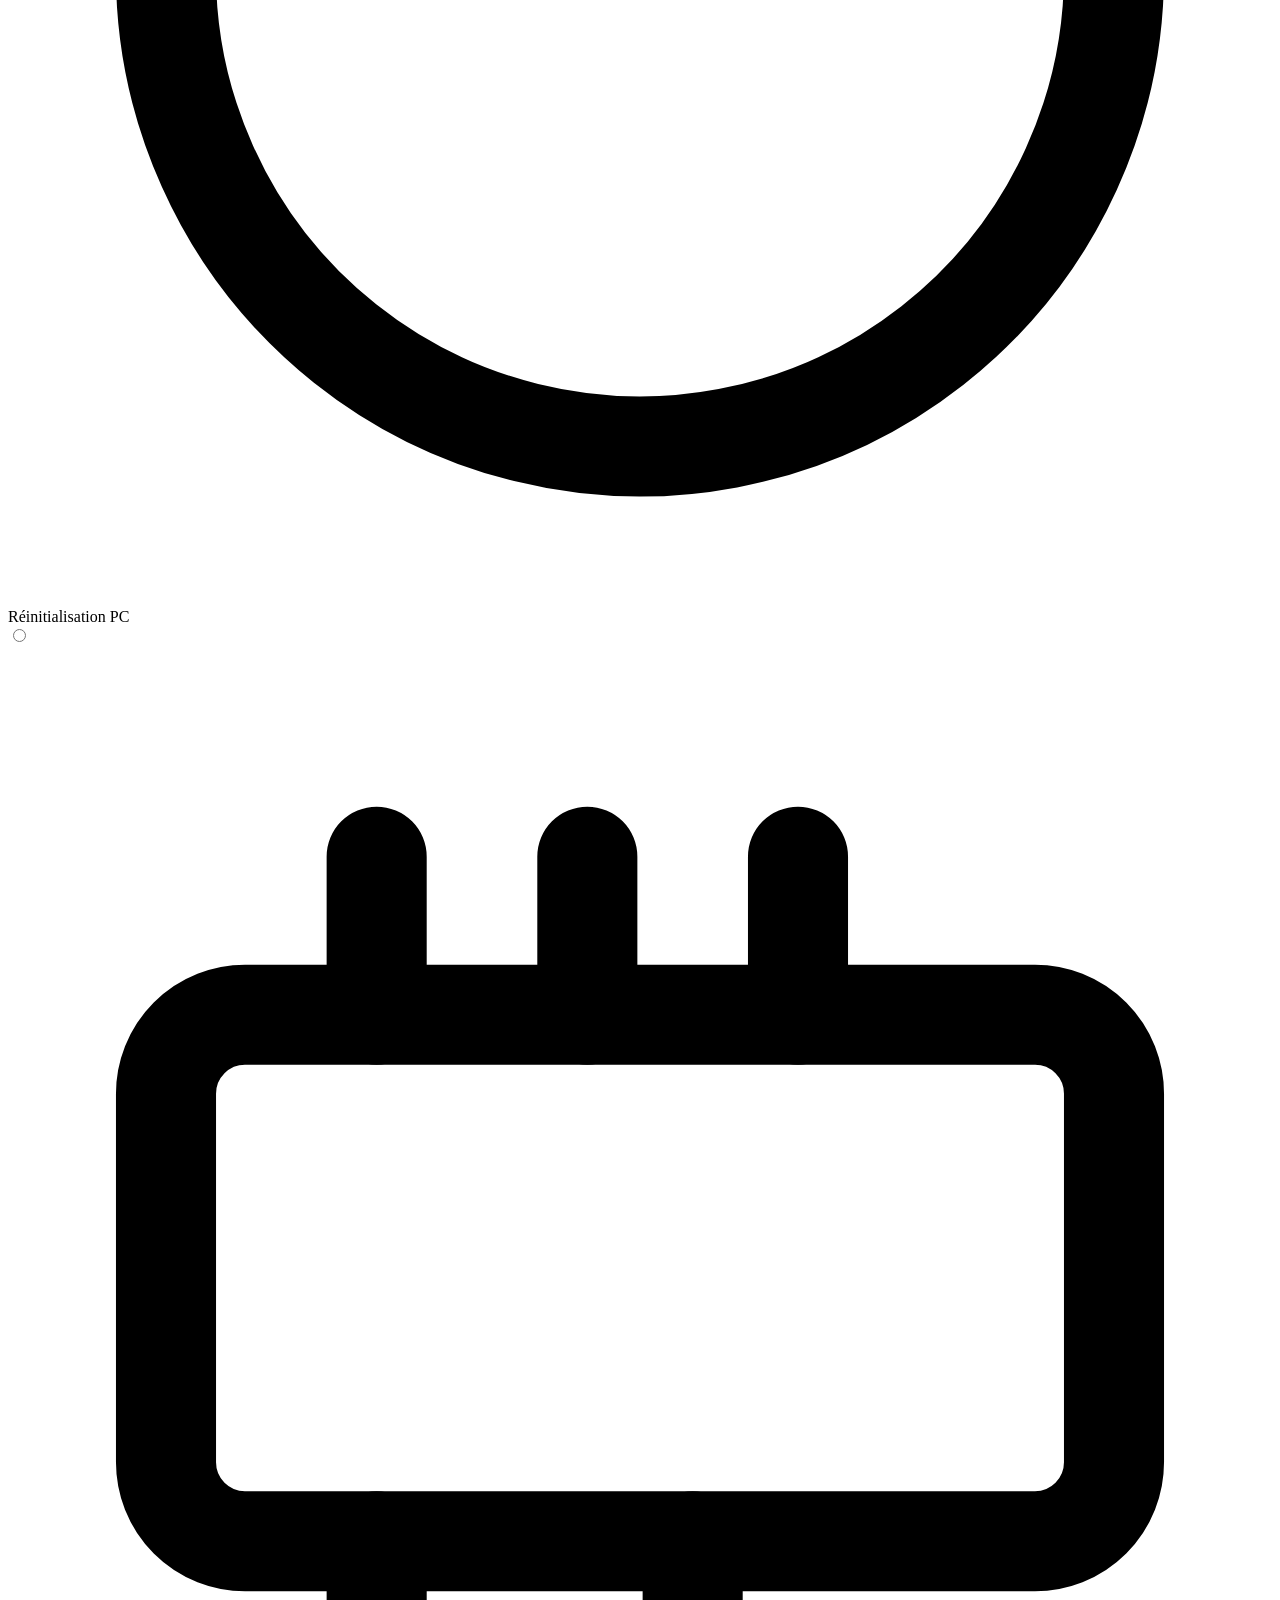
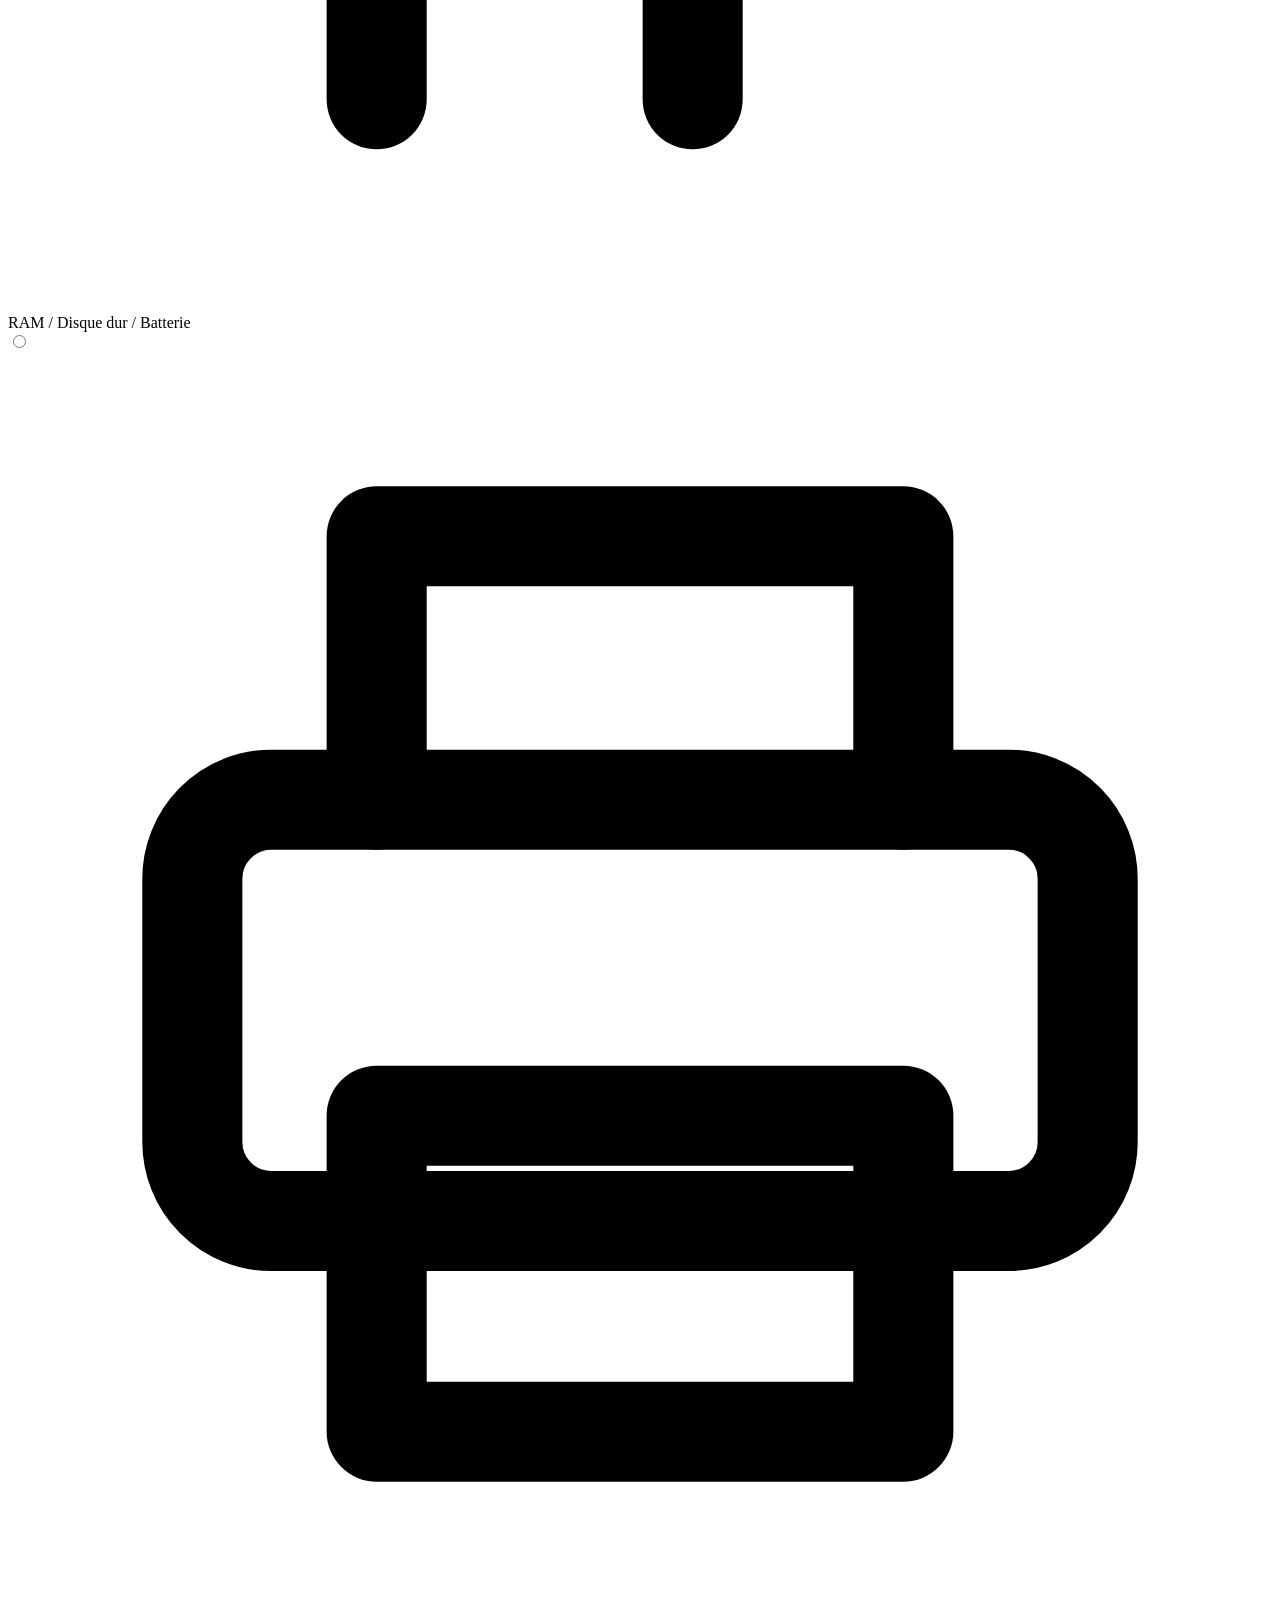
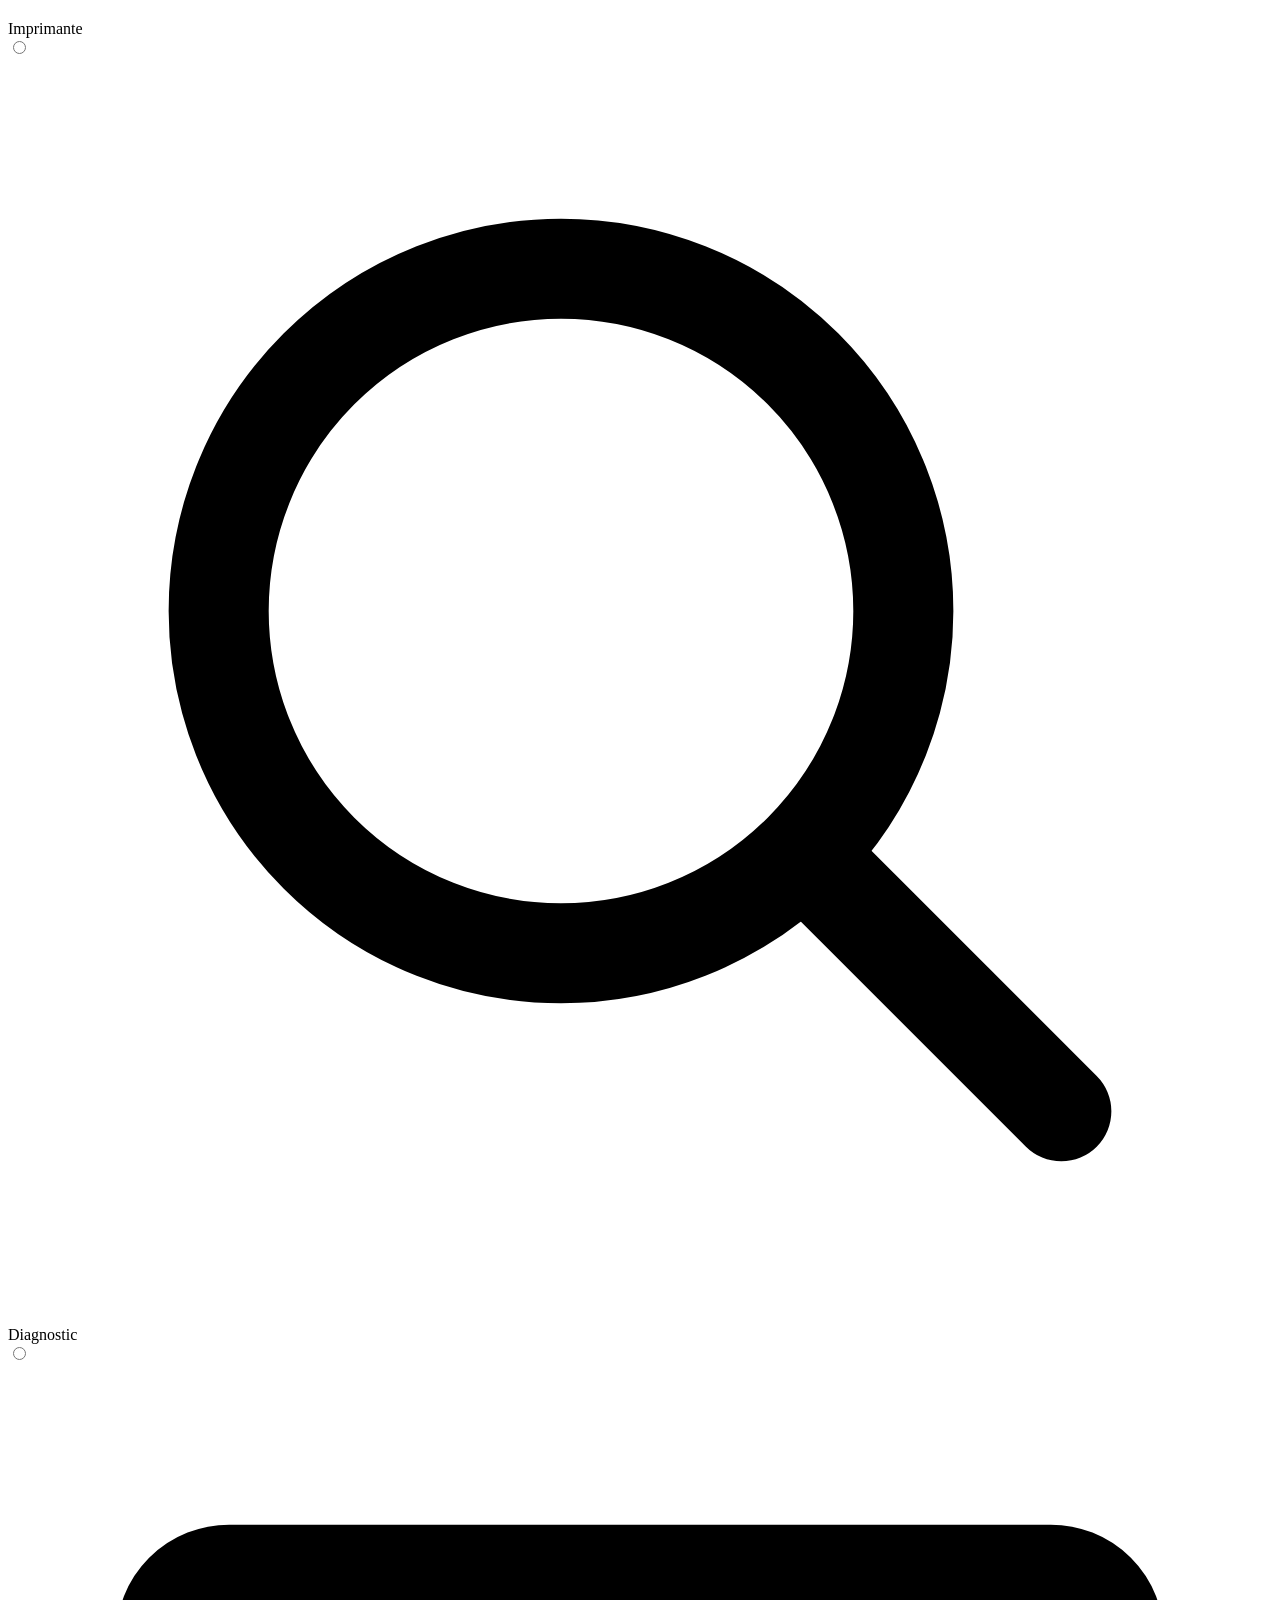
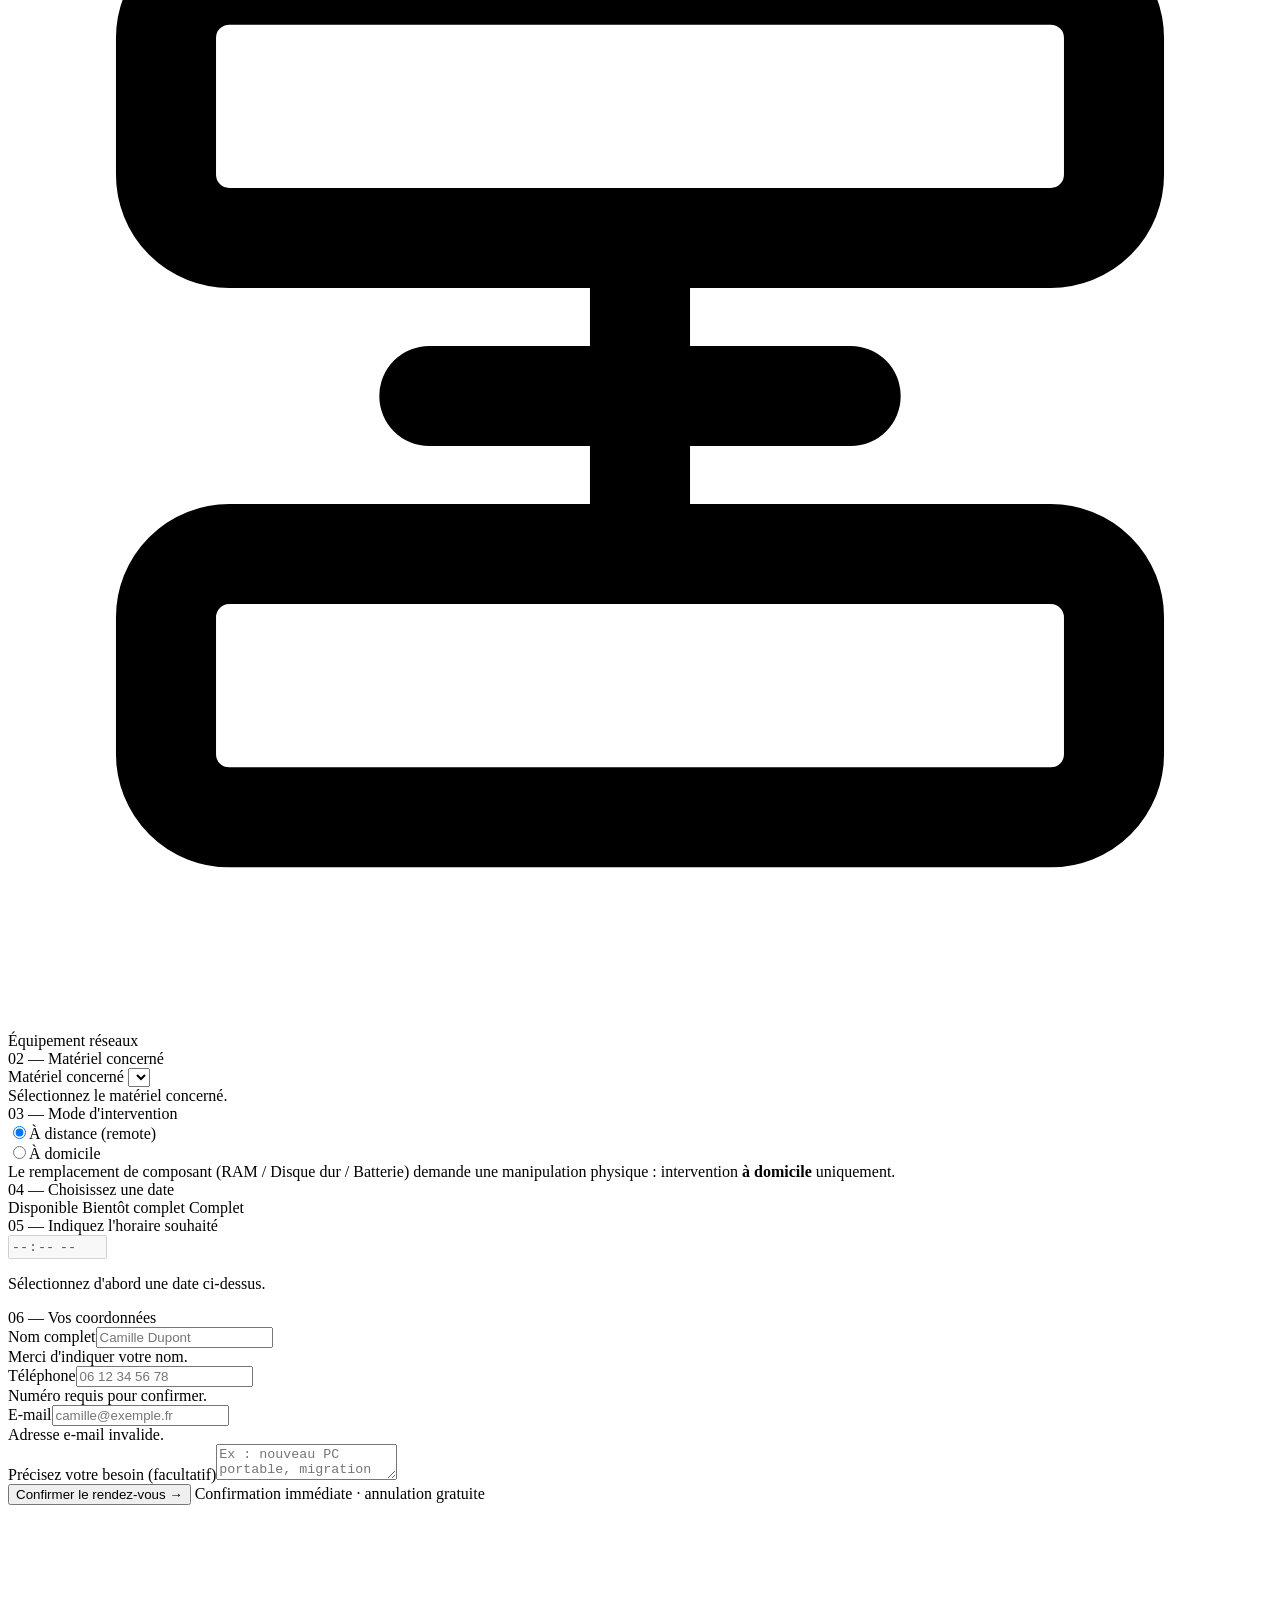
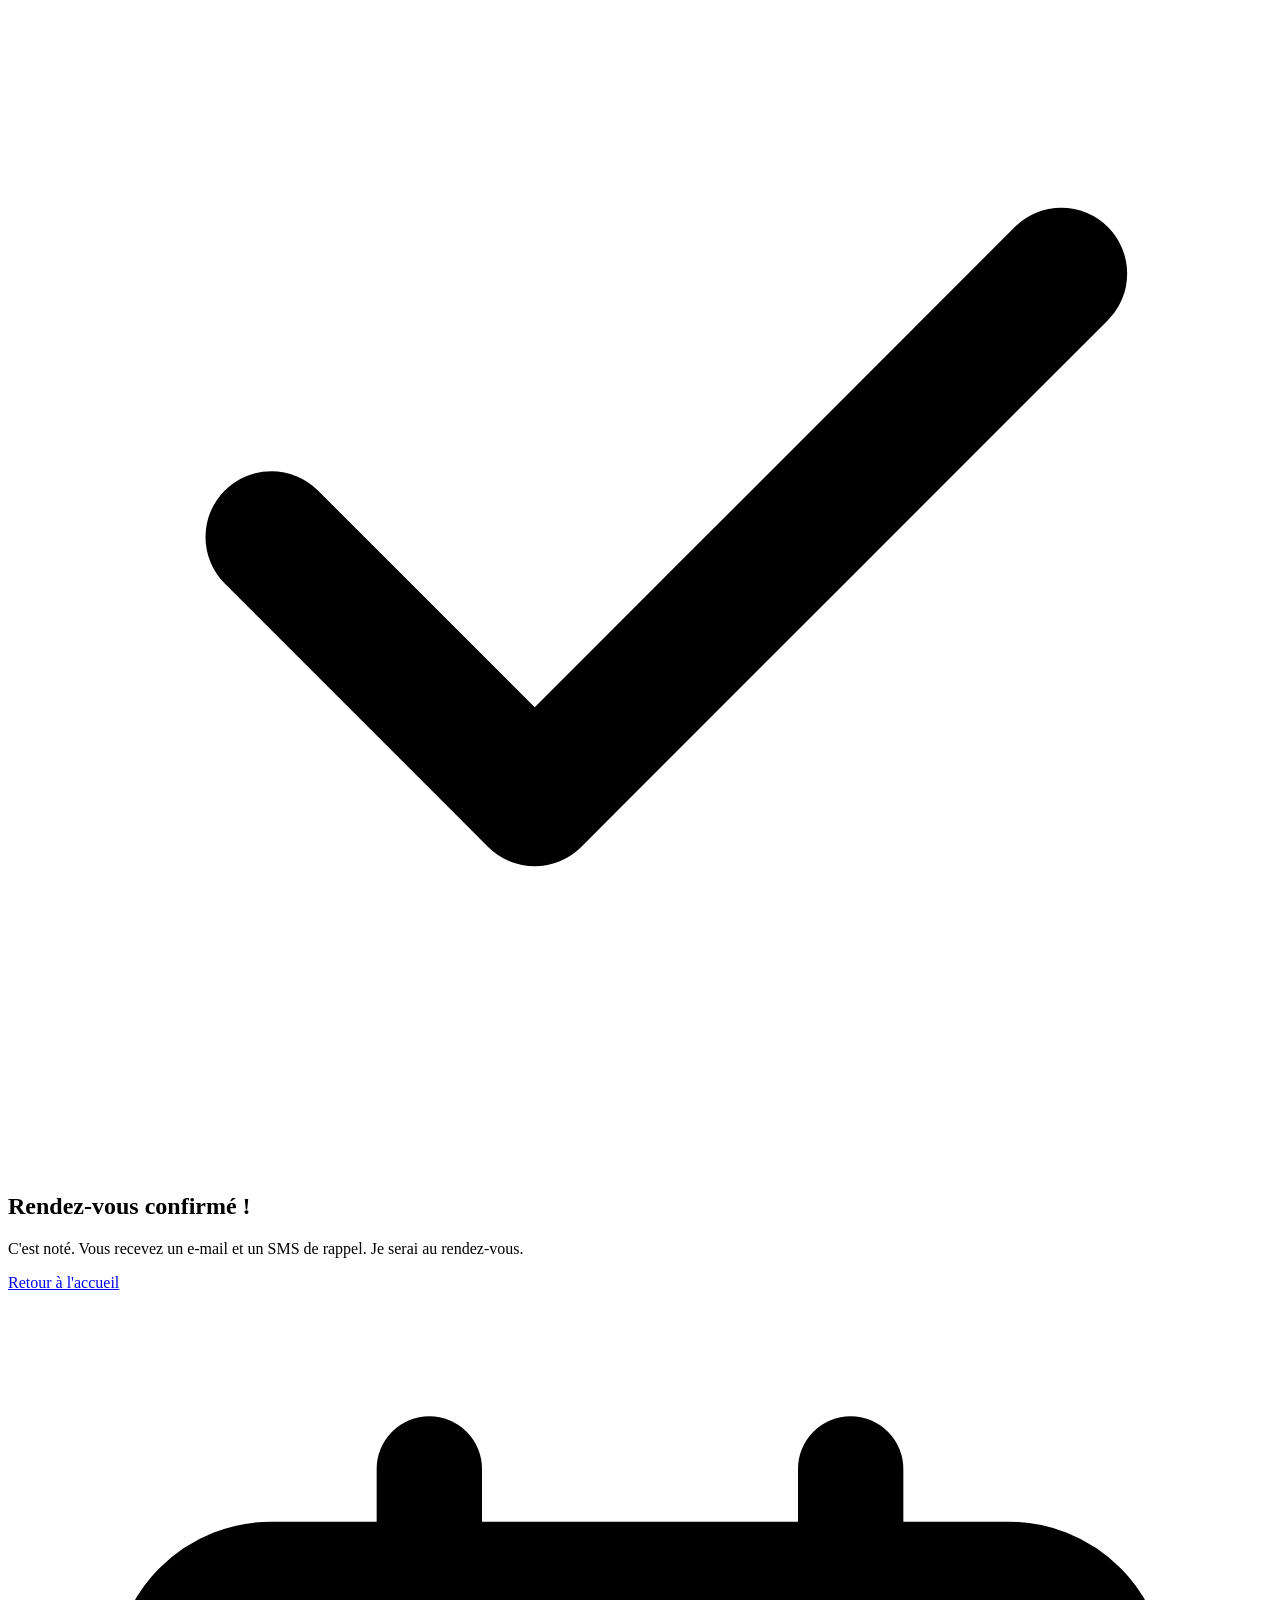
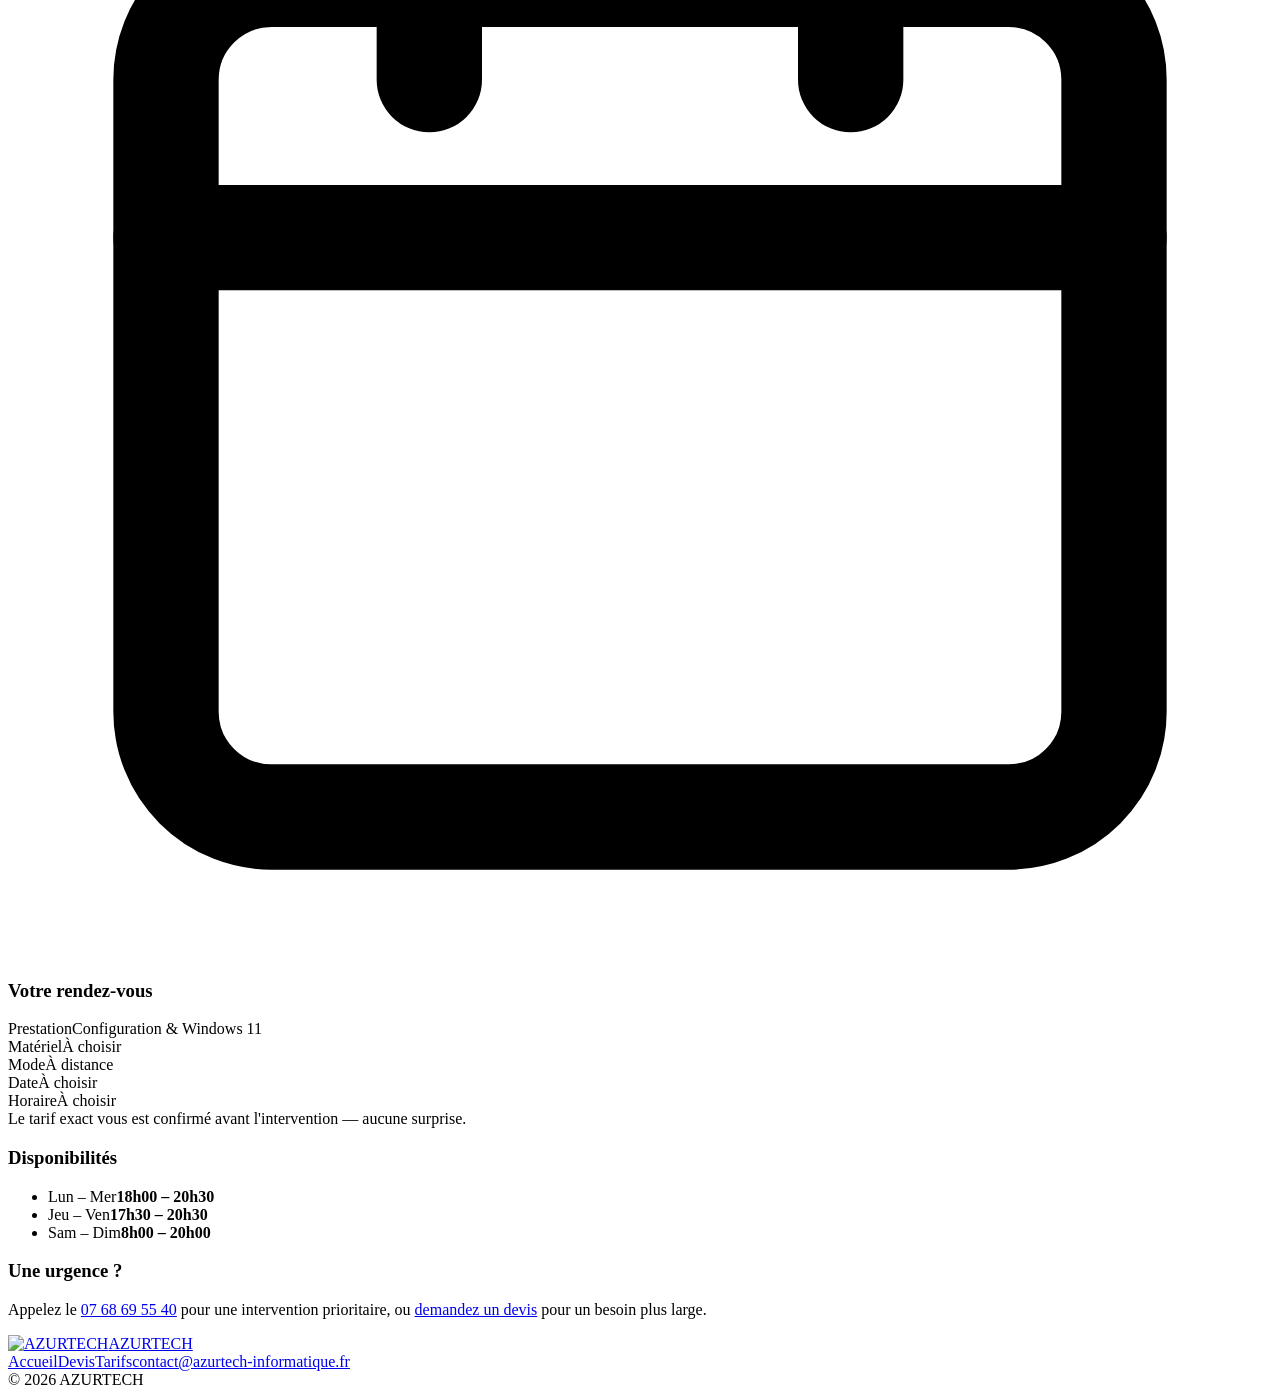
==== commit 590f13b7: "Add files via upload" ====
--- a/reservation.html
+++ b/reservation.html
@@ -7,6 +7,7 @@
 <meta http-equiv="Content-Security-Policy" content="default-src 'self'; base-uri 'self'; object-src 'none'; script-src 'self'; style-src 'self' 'unsafe-inline' https://fonts.googleapis.com; font-src 'self' https://fonts.gstatic.com; upgrade-insecure-requests; img-src 'self' data:; connect-src 'self'; frame-src 'self'; form-action 'self'">
 <meta name="referrer" content="strict-origin-when-cross-origin">
 <title>Prendre RDV — AZURTECH</title>
+<link rel="icon" href="assets/favicon.png" type="image/png">
 <meta name="description" content="Réservez votre créneau avec AZURTECH, technicien informatique sur la Côte d'Azur. Intervention à distance ou à domicile.">
 <link rel="preconnect" href="https://fonts.googleapis.com">
 <link rel="preconnect" href="https://fonts.gstatic.com" crossorigin>
@@ -18,7 +19,7 @@
 <header class="nav">
   <div class="wrap nav-in">
     <a href="index.html" class="logo">
-      <span class="mark"><svg viewBox="0 0 24 24" fill="none" stroke="currentColor" stroke-width="1.9" stroke-linecap="round" stroke-linejoin="round"><path d="M4 17 9 5l3 7 3-7 5 12"/><path d="M7 13h4M13 13h4"/></svg></span>
+      <span class="mark"><img src="assets/logo-mark.png" alt="AZURTECH"></span>
       <span class="name">AZURTECH</span>
     </a>
     <nav class="nav-links" id="menu">
@@ -151,7 +152,7 @@
 
 <footer>
   <div class="wrap foot-in">
-    <a href="index.html" class="logo"><span class="mark" style="width:28px;height:28px"><svg viewBox="0 0 24 24" fill="none" stroke="currentColor" stroke-width="1.9" stroke-linecap="round" stroke-linejoin="round"><path d="M4 17 9 5l3 7 3-7 5 12"/><path d="M7 13h4M13 13h4"/></svg></span><span class="name">AZURTECH</span></a>
+    <a href="index.html" class="logo"><span class="mark" style="width:28px;height:28px"><img src="assets/logo-mark.png" alt="AZURTECH"></span><span class="name">AZURTECH</span></a>
     <div class="foot-nav"><a href="index.html">Accueil</a><a href="devis.html">Devis</a><a href="index.html#tarifs">Tarifs</a><a href="mailto:contact@azurtech-informatique.fr">contact@azurtech-informatique.fr</a></div>
     <span class="mono">© 2026 AZURTECH</span>
   </div>
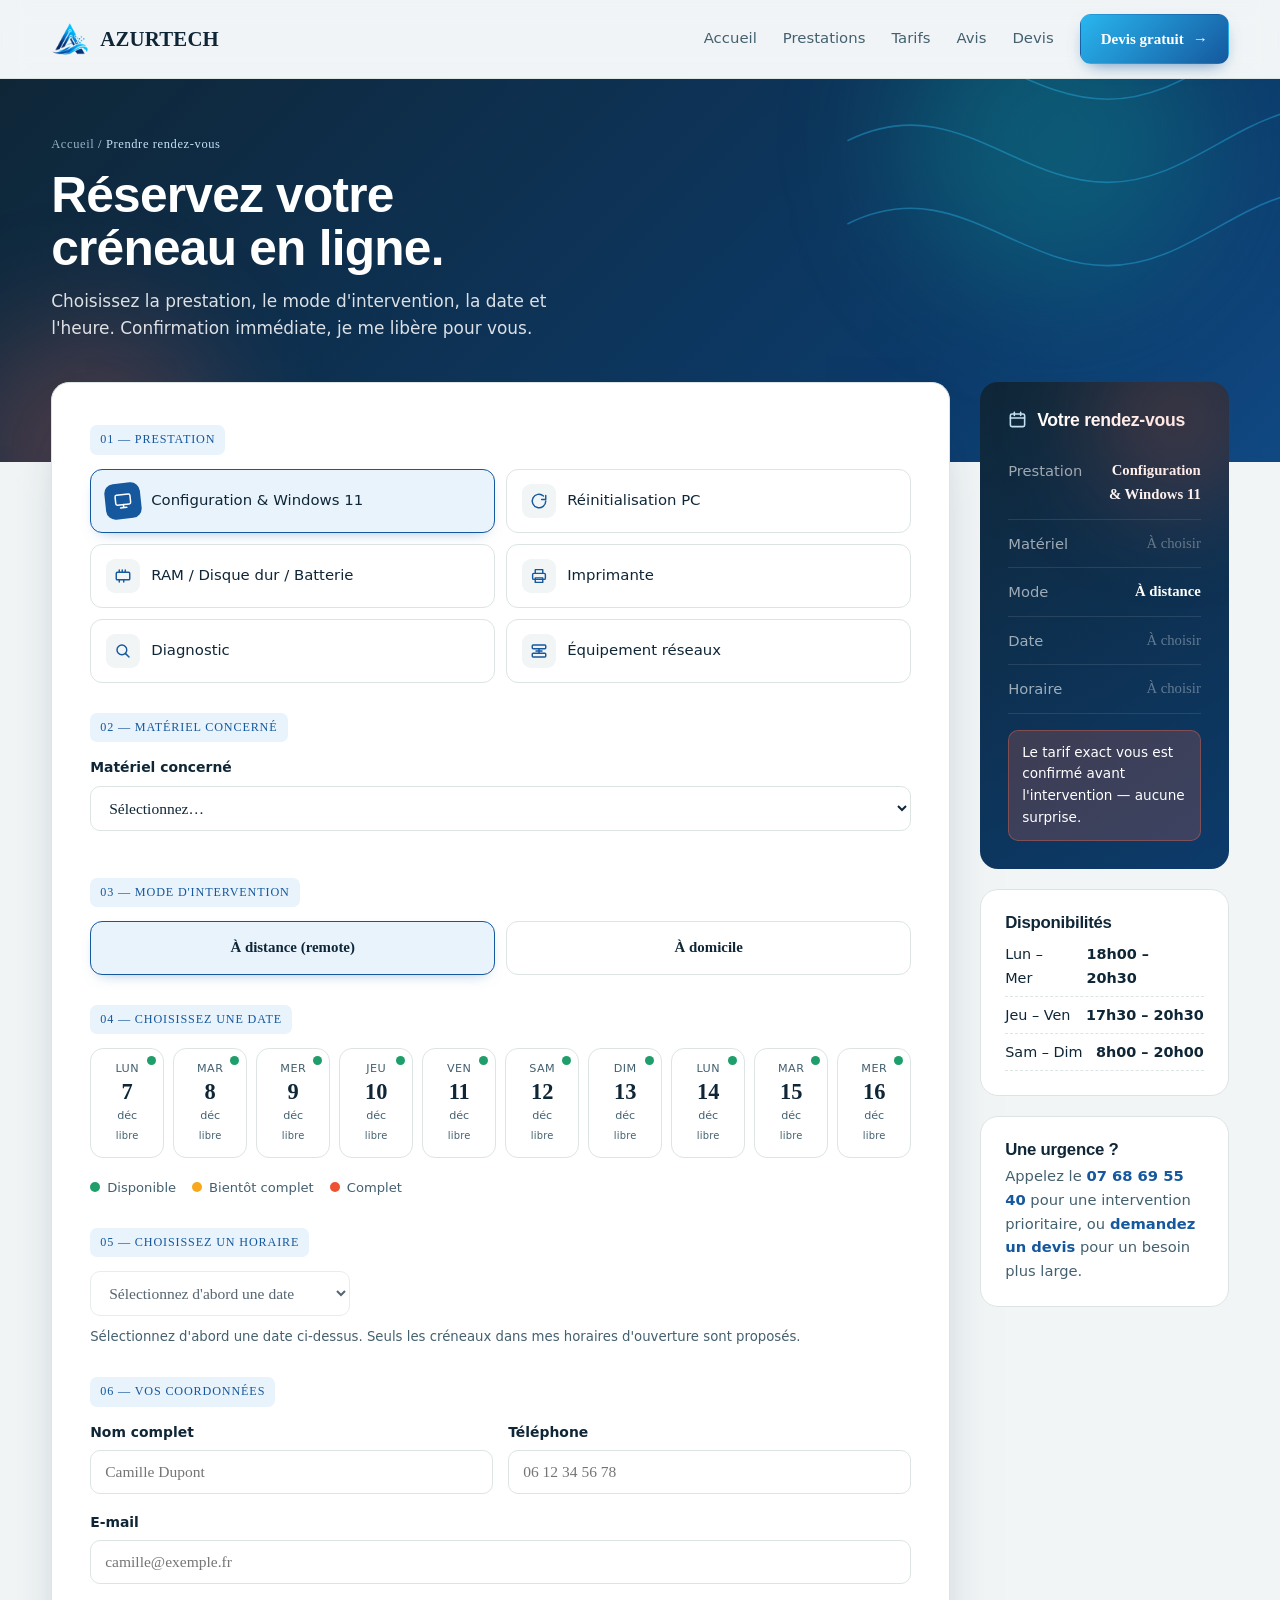
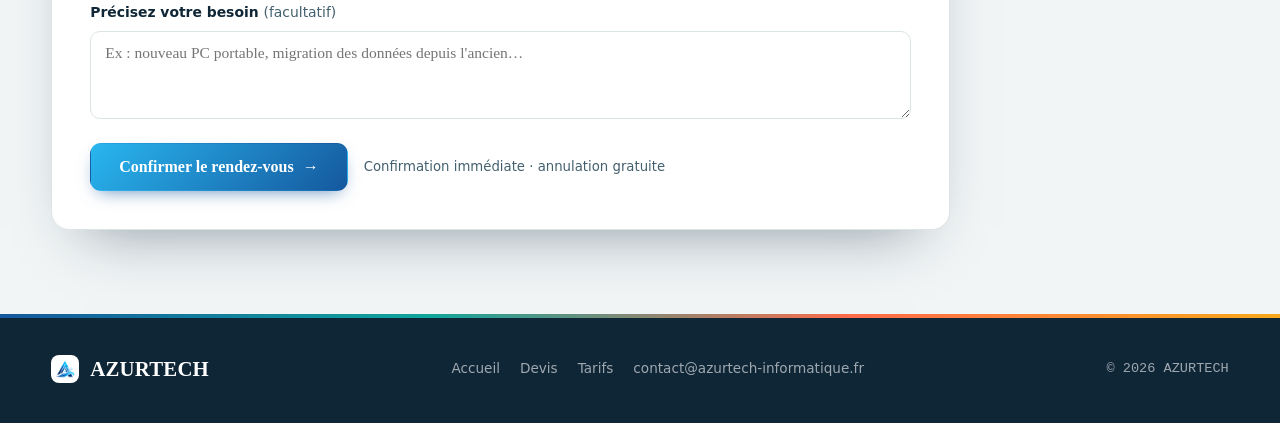
==== commit 5df186d1: "Add files via upload" ====
--- a/reservation.html
+++ b/reservation.html
@@ -4,7 +4,7 @@
 <meta charset="UTF-8">
 <meta name="viewport" content="width=device-width, initial-scale=1.0">
 <!-- Sécurité : politique de sécurité du contenu (CSP) + referrer -->
-<meta http-equiv="Content-Security-Policy" content="default-src 'self'; base-uri 'self'; object-src 'none'; script-src 'self'; style-src 'self' 'unsafe-inline' https://fonts.googleapis.com; font-src 'self' https://fonts.gstatic.com; upgrade-insecure-requests; img-src 'self' data:; connect-src 'self'; frame-src 'self'; form-action 'self'">
+<meta http-equiv="Content-Security-Policy" content="default-src 'self'; base-uri 'self'; object-src 'none'; script-src 'self'; style-src 'self' 'unsafe-inline' https://fonts.googleapis.com; font-src 'self' https://fonts.gstatic.com; upgrade-insecure-requests; img-src 'self' data: blob:; connect-src 'self' https://api.emailjs.com; frame-src 'self' blob:; form-action 'self' mailto:">
 <meta name="referrer" content="strict-origin-when-cross-origin">
 <title>Prendre RDV — AZURTECH</title>
 <link rel="icon" href="assets/favicon.png" type="image/png">
@@ -12,6 +12,8 @@
 <link rel="preconnect" href="https://fonts.googleapis.com">
 <link rel="preconnect" href="https://fonts.gstatic.com" crossorigin>
 <link href="https://fonts.googleapis.com/css2?family=Bricolage+Grotesque:opsz,wght@12..96,400..800&family=IBM+Plex+Mono:wght@400;500;600&family=Inter:wght@400;500;600&display=swap" rel="stylesheet">
+<script src="js/vendor/jspdf.umd.min.js"></script>
+<script src="js/vendor/email.min.js"></script>
   <link rel="stylesheet" href="css/reservation.css">
 </head>
 <body>
@@ -90,9 +92,9 @@
           <span><i class="lg-r"></i> Complet</span>
         </div>
 
-        <span class="step-tag">05 — Indiquez l'horaire souhaité</span>
-        <div class="time-wrap"><input type="time" id="heure" step="900" disabled></div>
-        <p class="slot-note" id="slotNote">Sélectionnez d'abord une date ci-dessus.</p>
+        <span class="step-tag">05 — Choisissez un horaire</span>
+        <div class="time-wrap"><select id="heure" disabled><option value="" disabled selected>Sélectionnez d'abord une date</option></select></div>
+        <p class="slot-note" id="slotNote">Sélectionnez d'abord une date ci-dessus. Seuls les créneaux dans mes horaires d'ouverture sont proposés.</p>
         <div class="conflict-note" id="conflictNote"></div>
 
         <span class="step-tag">06 — Vos coordonnées</span>
@@ -118,8 +120,11 @@
       <div class="success" id="success">
         <div class="check"><svg viewBox="0 0 24 24" fill="none" stroke="currentColor" stroke-width="2.5" stroke-linecap="round" stroke-linejoin="round"><path d="m5 12 5 5L20 7"/></svg></div>
         <h2>Rendez-vous confirmé !</h2>
-        <p>C'est noté. Vous recevez un e-mail et un SMS de rappel. Je serai au rendez-vous.</p>
+        <p>C'est noté, je reçois votre demande directement. Je vous recontacte rapidement pour valider le créneau.</p>
         <div class="recap" id="recap"></div>
+        <div class="mail-status" id="mailStatus"></div>
+        <div class="dlbar"><a class="vbtn pri" id="rdvDl" download><svg viewBox="0 0 24 24" fill="none" stroke="currentColor" stroke-width="2" stroke-linecap="round" stroke-linejoin="round"><path d="M21 15v4a2 2 0 0 1-2 2H5a2 2 0 0 1-2-2v-4"/><path d="M7 10l5 5 5-5M12 15V3"/></svg>Télécharger le récapitulatif (PDF)</a></div>
+        <br>
         <a class="btn btn-outline" href="index.html">Retour à l'accueil</a>
       </div>
     </div>
@@ -158,6 +163,8 @@
   </div>
 </footer>
 
+  <script src="js/config.js"></script>
+  <script src="js/azpdf.js"></script>
   <script src="js/reservation.js"></script>
 </body>
 </html>
--- a/css/reservation.css
+++ b/css/reservation.css
@@ -0,0 +1,155 @@
+:root{--ink:#0F2637;--ink-2:#1C3B50;--ink-soft:#43606F;--azur:#15589E;--azur-deep:#0C3B6B;--azur-light:#29B6EF;--sky:#E8F3FC;--sky-line:#C4E1F4;--sea:#0FA69C;--sea-deep:#0B857D;--coral:#FF6B4A;--coral-deep:#EF5230;--amber:#F7A81B;--sand:#F3ECDC;--paper:#F1F5F6;--line:#DDE4E4;--line-2:#C9D3D4;--white:#FFFFFF;--ok:#1E9E6A;--r:12px}
+*{margin:0;padding:0;box-sizing:border-box}
+html{scroll-behavior:smooth}
+body{font-family:'Inter',system-ui,sans-serif;background:var(--paper);color:var(--ink);line-height:1.6;-webkit-font-smoothing:antialiased;overflow-x:hidden}
+h1,h2,h3,h4{font-family:'Bricolage Grotesque',sans-serif;line-height:1.06;letter-spacing:-.015em;font-weight:700}
+a{color:inherit;text-decoration:none}.mono{font-family:'IBM Plex Mono',monospace}
+.wrap{width:min(1180px,92vw);margin-inline:auto}
+@keyframes floaty{0%,100%{transform:translateY(0)}50%{transform:translateY(-12px)}}
+@keyframes pop{from{opacity:0;transform:scale(.96)}to{opacity:1;transform:scale(1)}}
+.nav{position:sticky;top:0;z-index:50;background:rgba(241,245,246,.82);backdrop-filter:blur(12px);border-bottom:1px solid var(--line)}
+.nav-in{display:flex;align-items:center;justify-content:space-between;padding:14px 0}
+.logo{display:flex;align-items:center;gap:11px}
+.logo .mark{width:38px;height:38px;flex:none;display:grid;place-items:center;transition:transform .3s cubic-bezier(.2,.8,.2,1)}.logo .mark img{width:100%;height:100%;object-fit:contain;display:block}
+.logo:hover .mark{transform:rotate(-8deg) scale(1.06)}
+.logo .mark svg{width:20px;height:20px;color:#fff}
+.logo .name{font-family:'Bricolage Grotesque';font-weight:800;font-size:1.3rem;letter-spacing:.01em;color:var(--ink)}
+.nav-links{display:flex;align-items:center;gap:26px}
+.nav-links a.link{position:relative;display:inline-flex;align-items:center;gap:6px;font-size:.93rem;color:var(--ink-soft);font-weight:500;transition:color .18s}
+.nav-links .lk-ico{width:15px;height:15px;opacity:.8}
+.nav-links a.link::after{content:'';position:absolute;left:0;bottom:-5px;height:2px;width:0;background:var(--azur);border-radius:2px;transition:width .26s cubic-bezier(.2,.8,.2,1)}
+.nav-links a.link:hover{color:var(--azur)}.nav-links a.link:hover::after{width:100%}
+.menu-btn{display:none;background:none;border:0;cursor:pointer;padding:8px}
+.menu-btn span{display:block;width:22px;height:2px;background:var(--ink);margin:4px 0}
+.btn{position:relative;overflow:hidden;isolation:isolate;display:inline-flex;align-items:center;gap:9px;font-family:'Inter';font-weight:600;font-size:.94rem;padding:12px 20px;border-radius:11px;cursor:pointer;border:1.5px solid transparent;transition:transform .22s cubic-bezier(.2,.8,.2,1),box-shadow .22s,background .22s,border-color .22s,color .22s}
+.btn::before{content:'';position:absolute;top:0;left:-130%;width:55%;height:100%;background:linear-gradient(120deg,transparent,rgba(255,255,255,.4),transparent);transform:skewX(-18deg);transition:left .55s ease;z-index:-1}
+.btn:hover::before{left:150%}.btn:hover{transform:translateY(-2px)}.btn:active{transform:translateY(0)}
+.btn-primary{background:linear-gradient(135deg,var(--azur-light),var(--azur));color:#fff;box-shadow:0 7px 18px -8px rgba(21,88,158,.75)}
+.btn-primary:hover{box-shadow:0 12px 24px -8px rgba(21,88,158,.85)}
+.btn-outline{background:var(--white);color:var(--ink);border-color:var(--line-2)}.btn-outline:hover{border-color:var(--azur);color:var(--azur)}
+.arrow{transition:transform .22s}.btn:hover .arrow{transform:translateX(4px)}
+.phead{background:linear-gradient(135deg,var(--ink) 0%,var(--azur-deep) 75%,var(--azur) 130%);color:#fff;padding:56px 0 120px;position:relative;overflow:hidden}
+.phead .blob{position:absolute;border-radius:50%;filter:blur(60px);pointer-events:none}
+.phead .blob.pb1{width:300px;height:300px;background:rgba(15,166,156,.3);top:-90px;right:6%;animation:floaty 10s ease-in-out infinite}
+.phead .blob.pb2{width:260px;height:260px;background:rgba(255,107,74,.24);bottom:-120px;left:-40px;animation:floaty 12s ease-in-out infinite reverse}
+.phead .contour{position:absolute;right:-6%;top:-30%;width:520px;opacity:.4;color:var(--azur-light)}
+.crumb{font-family:'IBM Plex Mono';font-size:.78rem;letter-spacing:.05em;color:var(--sky-line);position:relative}
+.crumb a{opacity:.75}.crumb a:hover{opacity:1}
+.phead h1{font-size:clamp(2rem,4.2vw,3.1rem);font-weight:800;margin-top:14px;max-width:16ch;position:relative}
+.phead p{margin-top:14px;max-width:52ch;color:rgba(255,255,255,.85);font-size:1.06rem;position:relative}
+.split{display:grid;grid-template-columns:1.7fr 1fr;gap:30px;margin-top:-80px;padding-bottom:84px;position:relative;z-index:2}
+.panel{background:var(--white);border:1px solid var(--line);border-radius:18px;box-shadow:0 30px 60px -34px rgba(15,38,55,.5);padding:38px}
+.step-tag{font-family:'IBM Plex Mono';font-size:.76rem;letter-spacing:.07em;color:var(--azur);text-transform:uppercase;display:inline-block;background:var(--sky);padding:5px 10px;border-radius:7px;margin:30px 0 14px}
+.step-tag:first-of-type{margin-top:4px}
+.chips{display:grid;grid-template-columns:1fr 1fr;gap:11px}
+.chip{position:relative}
+.chip input{position:absolute;opacity:0;inset:0;cursor:pointer}
+.chip label{display:flex;align-items:center;gap:11px;padding:14px 15px;border:1.5px solid var(--line);border-radius:12px;cursor:pointer;font-weight:500;font-size:.93rem;transition:transform .18s,border-color .18s,background .18s;height:100%;background:var(--white)}
+.chip label:hover{transform:translateY(-2px);border-color:var(--line-2)}
+.chip .ico{width:34px;height:34px;flex:none;border-radius:9px;display:grid;place-items:center;background:var(--paper);color:var(--azur);transition:.2s}
+.chip .ico svg{width:18px;height:18px}
+.chip input:checked+label{border-color:var(--azur);background:var(--sky);box-shadow:0 6px 16px -10px rgba(21,88,158,.6)}
+.chip input:checked+label .ico{background:var(--azur);color:#fff;transform:rotate(-6deg) scale(1.05)}
+.chip input:focus-visible+label{outline:3px solid var(--azur);outline-offset:2px}
+.mode{display:grid;grid-template-columns:1fr 1fr;gap:11px}
+.mode .chip label{justify-content:center;font-family:'Bricolage Grotesque';font-weight:600}
+.dates{display:flex;gap:9px;overflow-x:auto;padding-bottom:6px}
+.date-pill{position:relative;flex:none;width:74px;border:1.5px solid var(--line);border-radius:13px;padding:11px 0 13px;text-align:center;cursor:pointer;transition:transform .18s,border-color .18s,background .18s;background:var(--white)}
+.date-pill:hover{transform:translateY(-3px);border-color:var(--line-2)}
+.date-pill .dow{font-size:.7rem;text-transform:uppercase;color:var(--ink-soft);letter-spacing:.04em}
+.date-pill .num{font-family:'Bricolage Grotesque';font-size:1.4rem;font-weight:700;line-height:1.1;margin:2px 0}
+.date-pill .mon{font-size:.7rem;color:var(--ink-soft)}
+.date-pill .av-dot{position:absolute;top:7px;right:7px;width:9px;height:9px;border-radius:50%;box-shadow:0 0 0 2px var(--white)}
+.date-pill .av-cnt{display:block;font-size:.62rem;margin-top:3px;letter-spacing:.02em;color:var(--ink-soft)}
+.date-pill.av-green .av-dot{background:var(--ok)}
+.date-pill.av-orange .av-dot{background:var(--amber)}
+.date-pill.av-red .av-dot{background:var(--coral-deep)}
+.date-pill.av-red{opacity:.62;cursor:not-allowed}
+.date-pill.av-red:hover{transform:none;border-color:var(--line)}
+.date-pill.sel{border-color:var(--azur);background:linear-gradient(135deg,var(--azur-light),var(--azur-deep));color:#fff;box-shadow:0 10px 22px -12px rgba(21,88,158,.8);opacity:1}
+.date-pill.sel .dow,.date-pill.sel .mon,.date-pill.sel .av-cnt{color:rgba(255,255,255,.85)}
+.date-pill.sel .av-dot{box-shadow:0 0 0 2px var(--azur-deep)}
+.legend{display:flex;flex-wrap:wrap;gap:16px;margin-top:13px;font-size:.82rem;color:var(--ink-soft)}
+.legend span{display:inline-flex;align-items:center;gap:7px}
+.legend i{width:10px;height:10px;border-radius:50%;flex:none}
+.legend .lg-g{background:var(--ok)}.legend .lg-o{background:var(--amber)}.legend .lg-r{background:var(--coral-deep)}
+.conflict-note{font-size:.85rem;color:var(--coral-deep);margin-top:9px;background:rgba(255,107,74,.09);border:1px solid rgba(255,107,74,.3);padding:10px 13px;border-radius:10px;display:none}
+.conflict-note.show{display:block}
+.slots{display:grid;grid-template-columns:repeat(4,1fr);gap:9px}
+.slot{border:1.5px solid var(--line);border-radius:11px;padding:11px 0;text-align:center;font-family:'IBM Plex Mono';font-size:.9rem;cursor:pointer;transition:transform .16s,border-color .16s,background .16s,color .16s;background:var(--white)}
+.slot:hover{transform:translateY(-2px);border-color:var(--sea)}
+.slot.sel{border-color:var(--sea);background:linear-gradient(135deg,rgba(15,166,156,.16),rgba(15,166,156,.06));color:var(--sea-deep);font-weight:600}
+.slot.off{opacity:.4;text-decoration:line-through;cursor:not-allowed;background:var(--paper);transform:none;border-color:var(--line)}
+.slot-note{font-size:.83rem;color:var(--ink-soft);margin-top:10px}
+select{width:100%;padding:12px 14px;border:1.5px solid var(--line);border-radius:10px;font-family:'Inter';font-size:.97rem;color:var(--ink);background:var(--white);transition:.18s;cursor:pointer}
+select:focus{outline:0;border-color:var(--azur);box-shadow:0 0 0 3px rgba(21,88,158,.12)}
+input[type=time]{width:100%;padding:12px 14px;border:1.5px solid var(--line);border-radius:10px;font-family:'IBM Plex Mono';font-size:1rem;color:var(--ink);background:var(--white);transition:.18s}
+input[type=time]:focus{outline:0;border-color:var(--sea);box-shadow:0 0 0 3px rgba(15,166,156,.14)}
+input[type=time].err{border-color:#E5484D!important;box-shadow:0 0 0 3px rgba(229,72,77,.12)!important}
+.time-wrap{max-width:220px}
+.chip input:disabled+label{opacity:.4;cursor:not-allowed;filter:grayscale(.5)}
+.chip input:disabled+label:hover{transform:none;border-color:var(--line)}
+.mode-note{font-size:.86rem;color:var(--coral-deep);margin-top:11px;background:rgba(255,107,74,.09);border:1px solid rgba(255,107,74,.3);padding:10px 13px;border-radius:10px;display:none}
+.mode-note.show{display:block}
+.field{margin-bottom:17px}.field.row{display:grid;grid-template-columns:1fr 1fr;gap:15px}
+label.lbl{display:block;font-size:.87rem;font-weight:600;margin-bottom:7px}
+label.lbl .opt{font-weight:400;color:var(--ink-soft)}
+input[type=text],input[type=email],input[type=tel],textarea{width:100%;padding:12px 14px;border:1.5px solid var(--line);border-radius:10px;font-family:'Inter';font-size:.97rem;color:var(--ink);background:var(--white);transition:.18s}
+textarea{resize:vertical;min-height:88px}
+input:focus,textarea:focus{outline:0;border-color:var(--azur);box-shadow:0 0 0 3px rgba(21,88,158,.12)}
+.err{border-color:#E5484D!important;box-shadow:0 0 0 3px rgba(229,72,77,.12)!important}
+.errmsg{color:#C93B3F;font-size:.82rem;margin-top:6px;display:none}.errmsg.show{display:block}
+.submit-row{display:flex;align-items:center;gap:16px;flex-wrap:wrap;margin-top:6px}
+.submit-row .note{font-size:.83rem;color:var(--ink-soft)}
+.btn.full{padding:14px 28px;font-size:1rem}
+.aside{display:flex;flex-direction:column;gap:20px}
+.summary{background:linear-gradient(150deg,var(--ink),var(--azur-deep));color:#fff;border-radius:18px;padding:28px;position:relative;overflow:hidden}
+.summary::after{content:'';position:absolute;width:180px;height:180px;border-radius:50%;background:rgba(255,107,74,.2);filter:blur(50px);top:-50px;right:-40px}
+.summary h3{color:#fff;font-size:1.1rem;margin-bottom:18px;display:flex;align-items:center;gap:10px;position:relative}
+.summary h3 svg{width:19px;height:19px;color:var(--sky-line)}
+.srow{display:flex;justify-content:space-between;gap:14px;padding:12px 0;border-bottom:1px solid rgba(255,255,255,.1);font-size:.92rem;position:relative}
+.srow:last-of-type{border-bottom:0}
+.srow .k{color:rgba(255,255,255,.6)}
+.srow .v{font-family:'Bricolage Grotesque';font-weight:600;text-align:right}
+.srow .v.empty{color:rgba(255,255,255,.35);font-family:'Inter';font-weight:400}
+.summary .free{position:relative;margin-top:16px;font-size:.85rem;background:rgba(255,107,74,.2);border:1px solid rgba(255,107,74,.35);padding:11px 13px;border-radius:10px;color:#fff}
+.acard{background:var(--white);border:1px solid var(--line);border-radius:18px;padding:24px;transition:transform .28s cubic-bezier(.2,.8,.2,1),box-shadow .28s}
+.acard:hover{transform:translateY(-4px);box-shadow:0 24px 44px -28px rgba(15,38,55,.4)}
+.acard h3{font-size:1.05rem;margin-bottom:6px}.acard p{font-size:.92rem;color:var(--ink-soft)}.acard a{color:var(--azur);font-weight:600}
+.avail{list-style:none;display:flex;flex-direction:column;gap:7px;margin-top:12px;font-size:.9rem}
+.avail li{display:flex;justify-content:space-between;gap:12px;border-bottom:1px dashed var(--line);padding-bottom:6px}
+.avail li b{font-weight:600}
+.success{display:none;text-align:center;padding:28px 10px}
+.success.show{display:block;animation:pop .4s ease}
+.success .check{width:74px;height:74px;border-radius:50%;background:linear-gradient(135deg,var(--azur-light),var(--azur-deep));display:grid;place-items:center;margin:0 auto 20px;box-shadow:0 14px 30px -12px rgba(21,88,158,.7)}
+.success .check svg{width:38px;height:38px;color:#fff}
+.success h2{font-size:1.6rem}.success p{color:var(--ink-soft);max-width:44ch;margin:12px auto 22px}
+.success .recap{background:var(--paper);border:1px solid var(--line);border-radius:12px;padding:18px 22px;max-width:360px;margin:0 auto 24px;text-align:left}
+.success .recap .l{display:flex;justify-content:space-between;padding:6px 0;font-size:.92rem}
+.success .recap .l .k{color:var(--ink-soft)}.success .recap .l .v{font-weight:600}
+footer{position:relative;background:var(--ink);color:rgba(255,255,255,.6);padding:38px 0;font-size:.85rem}
+footer::before{content:'';position:absolute;top:0;left:0;right:0;height:4px;background:linear-gradient(90deg,var(--azur),var(--sea),var(--coral),var(--amber))}
+.foot-in{display:flex;justify-content:space-between;flex-wrap:wrap;gap:14px;align-items:center}
+footer .logo .name{color:#fff}footer a:hover{color:#fff}
+.foot-nav{display:flex;gap:20px}
+@media(max-width:960px){
+  .split{grid-template-columns:1fr}.summary{position:relative}
+  .nav-links{position:fixed;inset:60px 0 auto 0;flex-direction:column;align-items:flex-start;background:var(--white);padding:22px 6vw 28px;gap:16px;border-bottom:1px solid var(--line);transform:translateY(-140%);transition:transform .3s;box-shadow:0 18px 40px -24px rgba(15,38,55,.4)}
+  .nav-links.open{transform:translateY(0)}.menu-btn{display:block}.panel{padding:26px}
+}
+@media(max-width:560px){.chips,.field.row{grid-template-columns:1fr}.slots{grid-template-columns:repeat(3,1fr)}}
+@media(prefers-reduced-motion:reduce){*{animation:none!important;transition:none!important;scroll-behavior:auto!important}}
+:focus-visible{outline:3px solid var(--azur);outline-offset:2px;border-radius:6px}
+
+footer .logo .mark{background:#fff;border-radius:8px;padding:4px}
+.mail-status{font-size:.87rem;margin:0 auto 16px;max-width:56ch;padding:11px 15px;border-radius:10px;text-align:left}
+.mail-status.ok{background:rgba(30,158,106,.1);color:#12734b;border:1px solid rgba(30,158,106,.35)}
+.mail-status.warn{background:rgba(255,107,74,.09);color:#b23c1e;border:1px solid rgba(255,107,74,.35)}
+.mail-status a{color:var(--azur);font-weight:700}
+.dlbar{display:flex;justify-content:center;margin-bottom:6px}
+.vbtn{border:1.5px solid var(--line-2);background:#fff;border-radius:9px;padding:9px 15px;font-size:.85rem;font-weight:600;cursor:pointer;text-decoration:none;color:var(--ink);display:inline-flex;align-items:center;gap:7px;transition:.16s}
+.vbtn:hover{border-color:var(--azur);color:var(--azur)}
+.vbtn.pri{background:linear-gradient(135deg,var(--azur-light),var(--azur));color:#fff;border-color:transparent}
+.vbtn.pri:hover{color:#fff;box-shadow:0 8px 18px -8px rgba(21,88,158,.8)}
+.vbtn svg{width:15px;height:15px}
+.time-wrap{max-width:260px}
